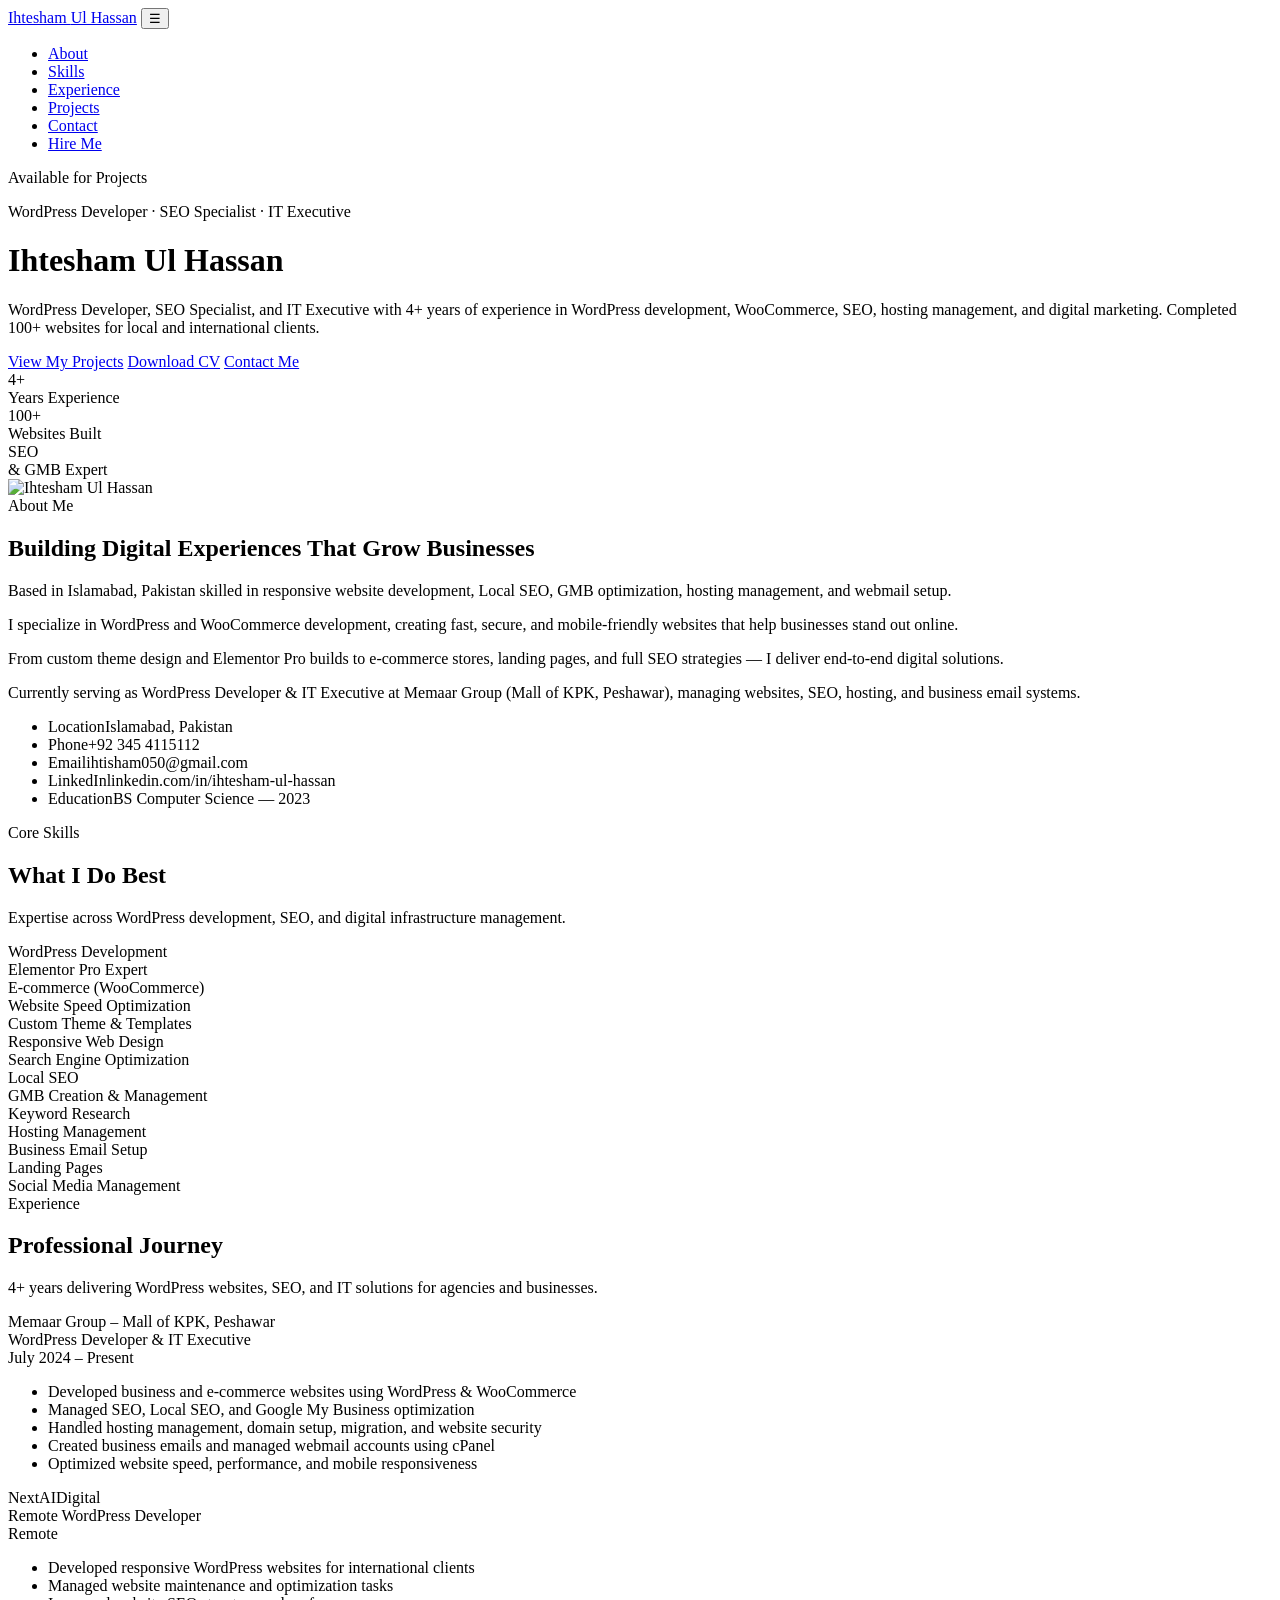
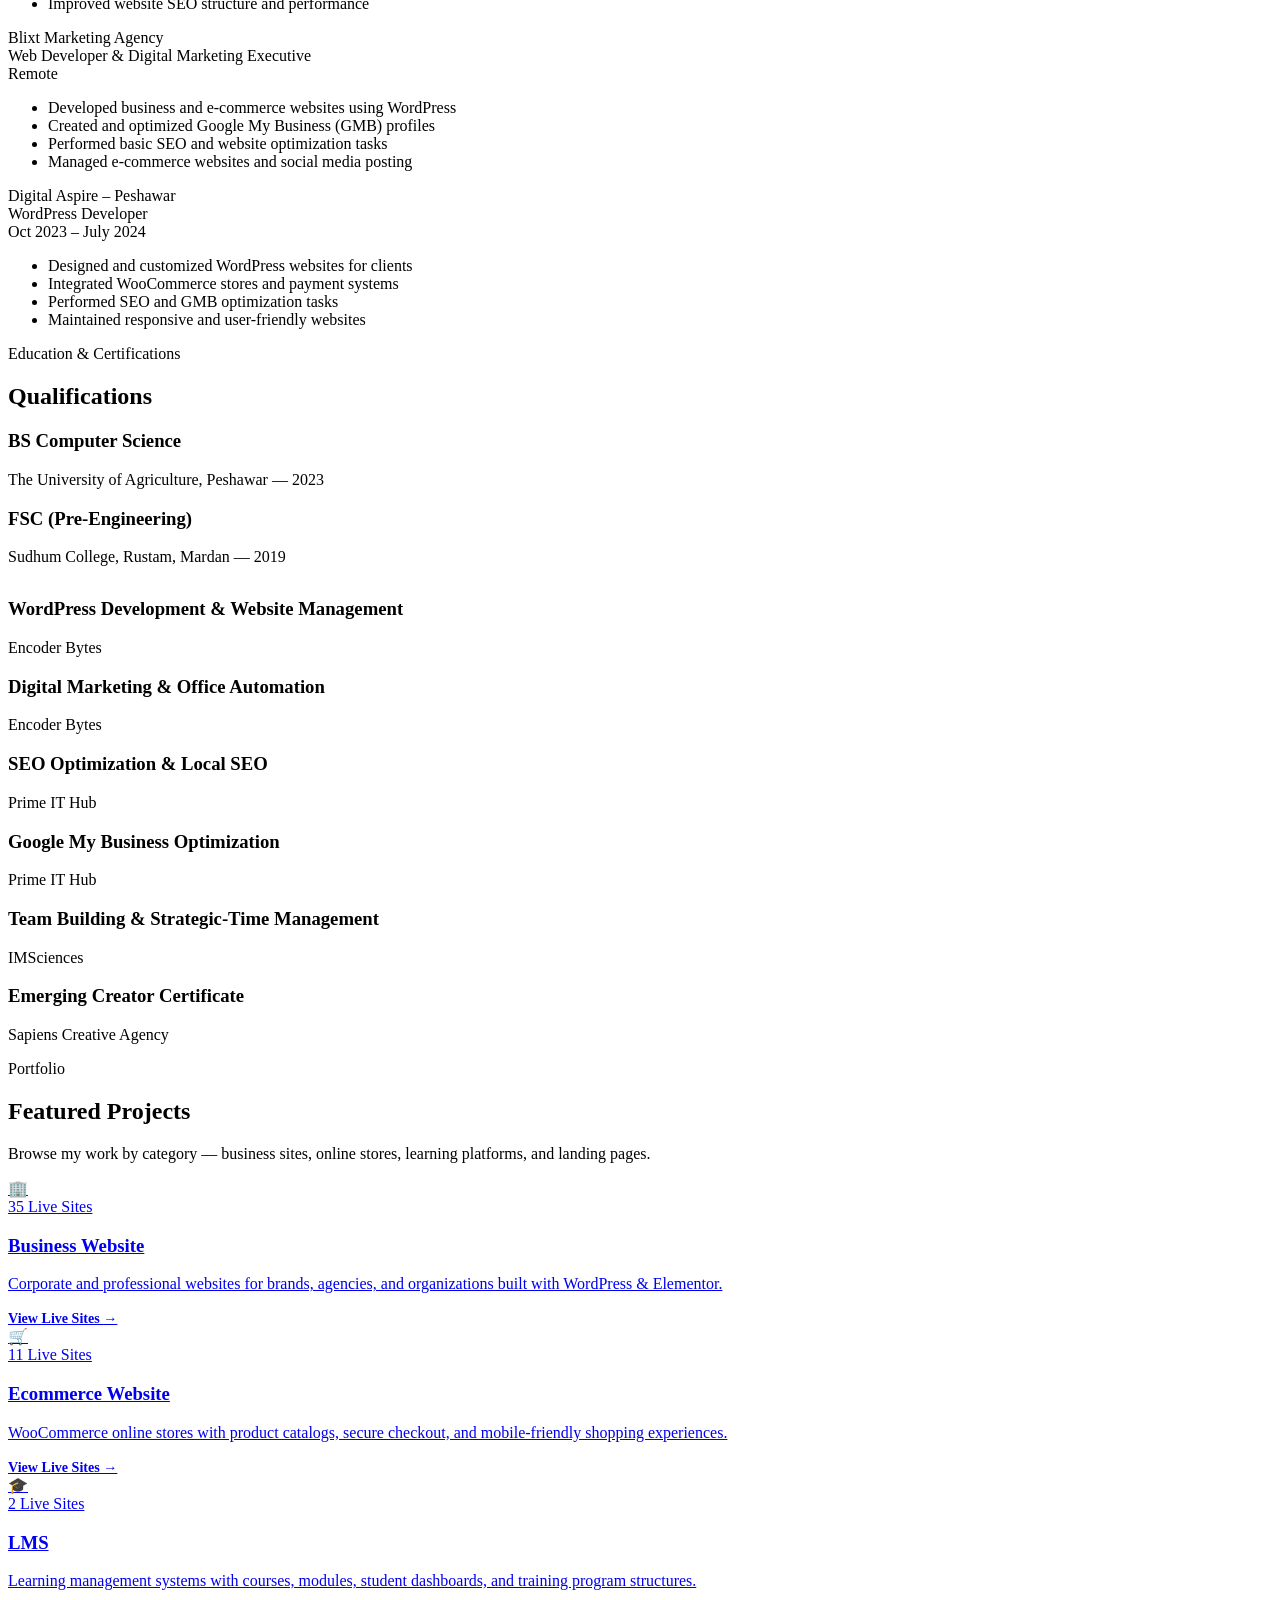
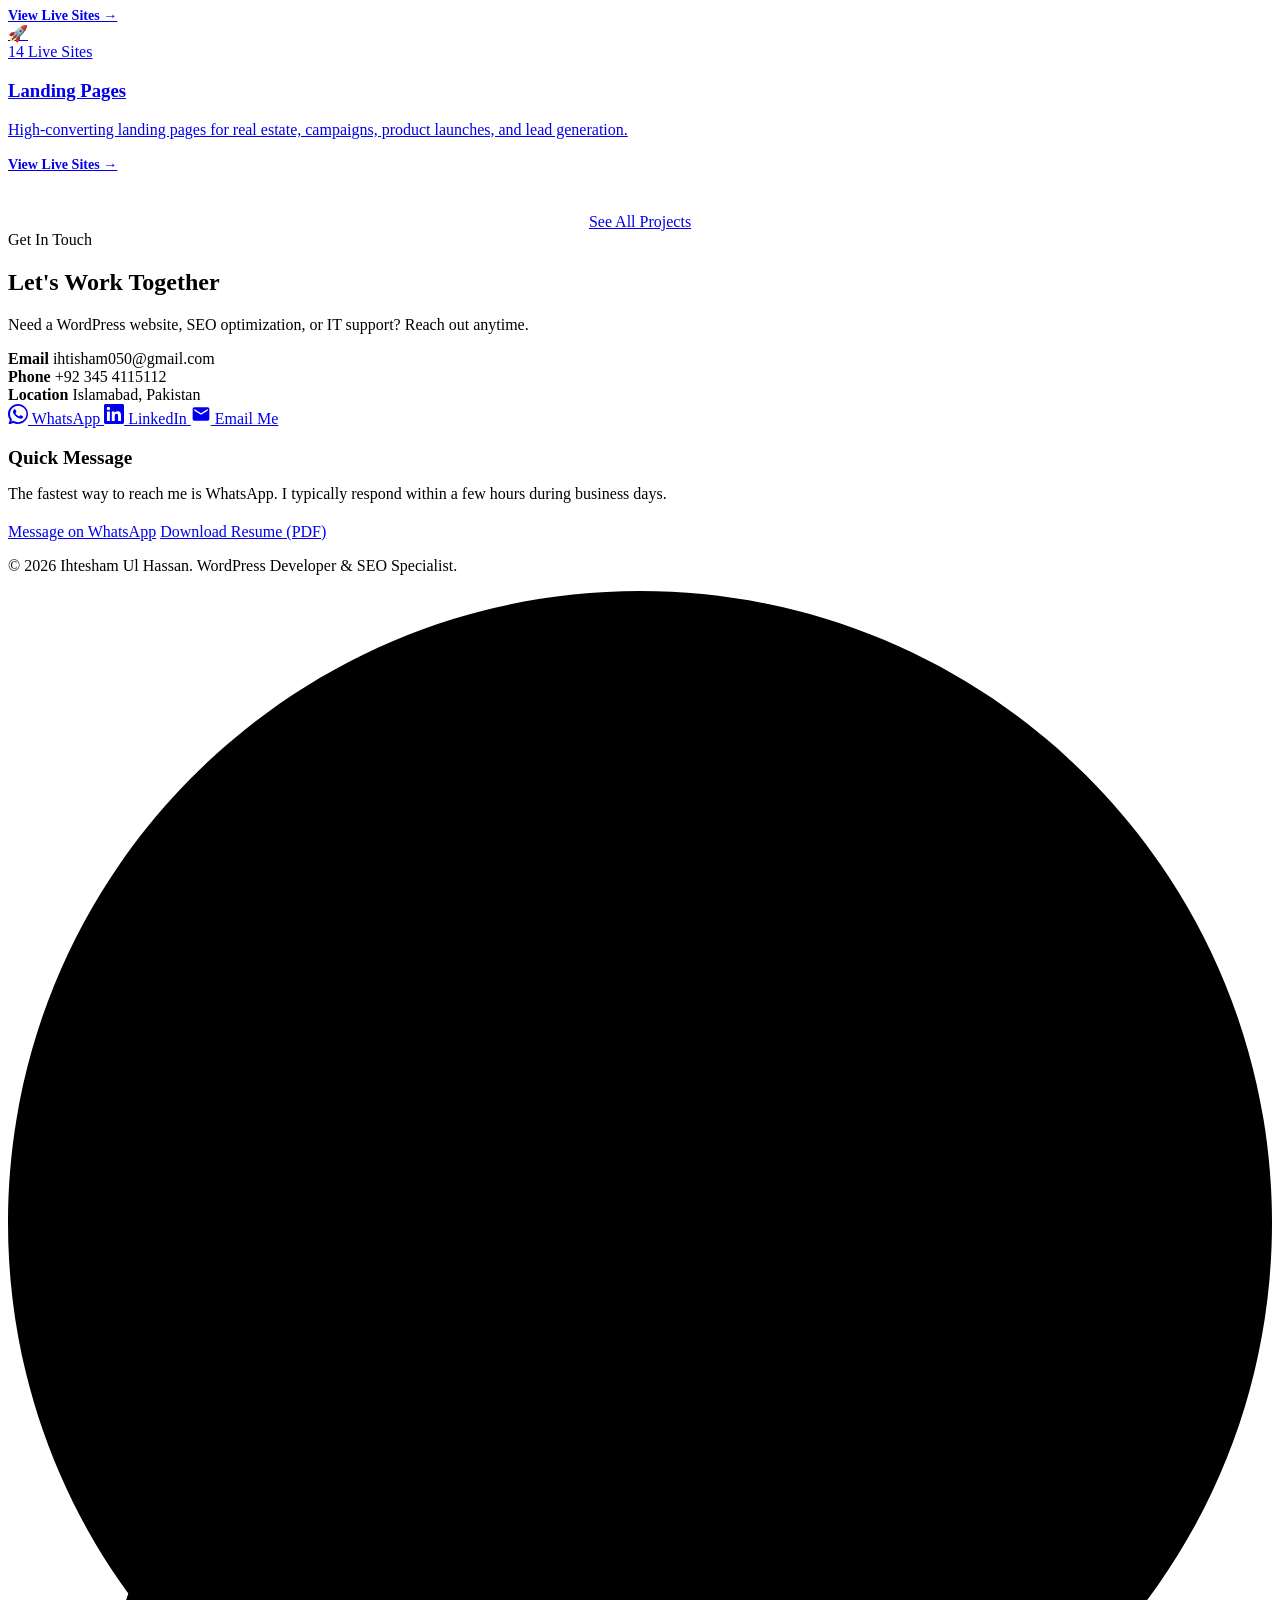
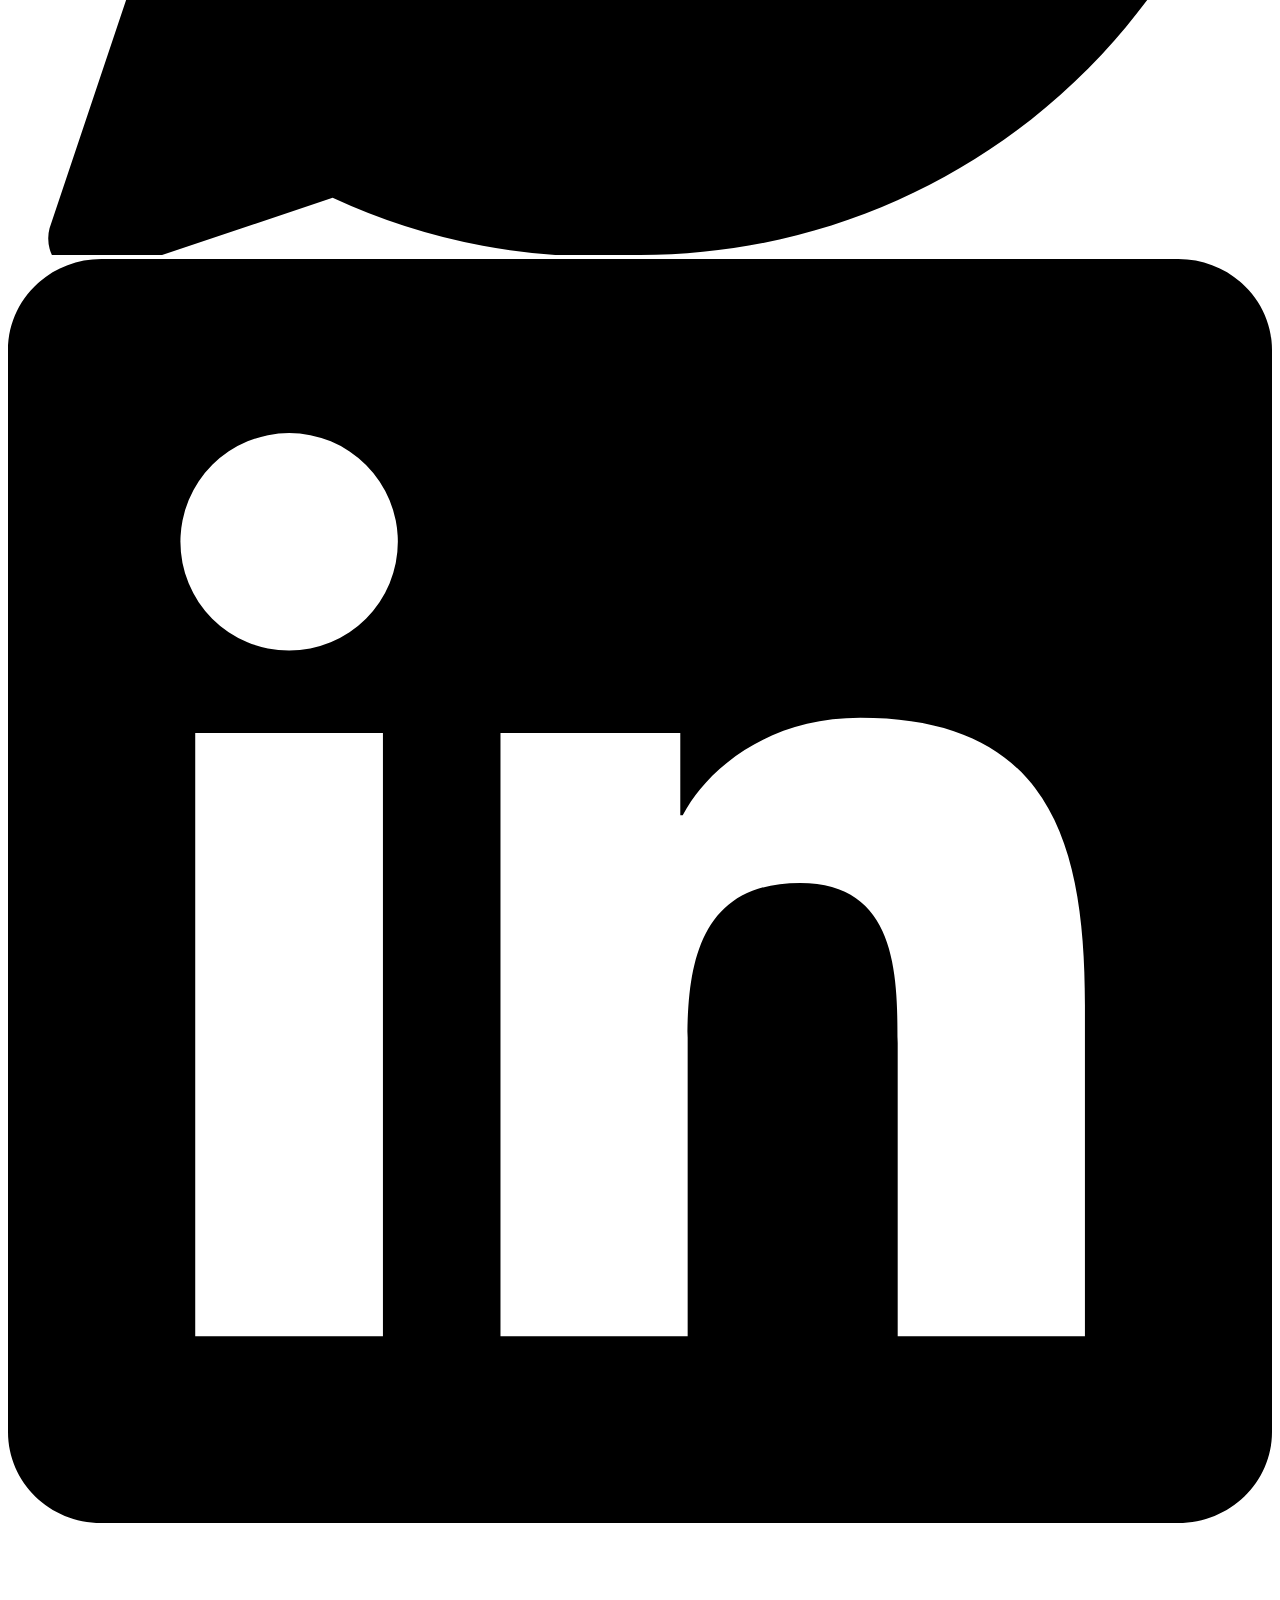
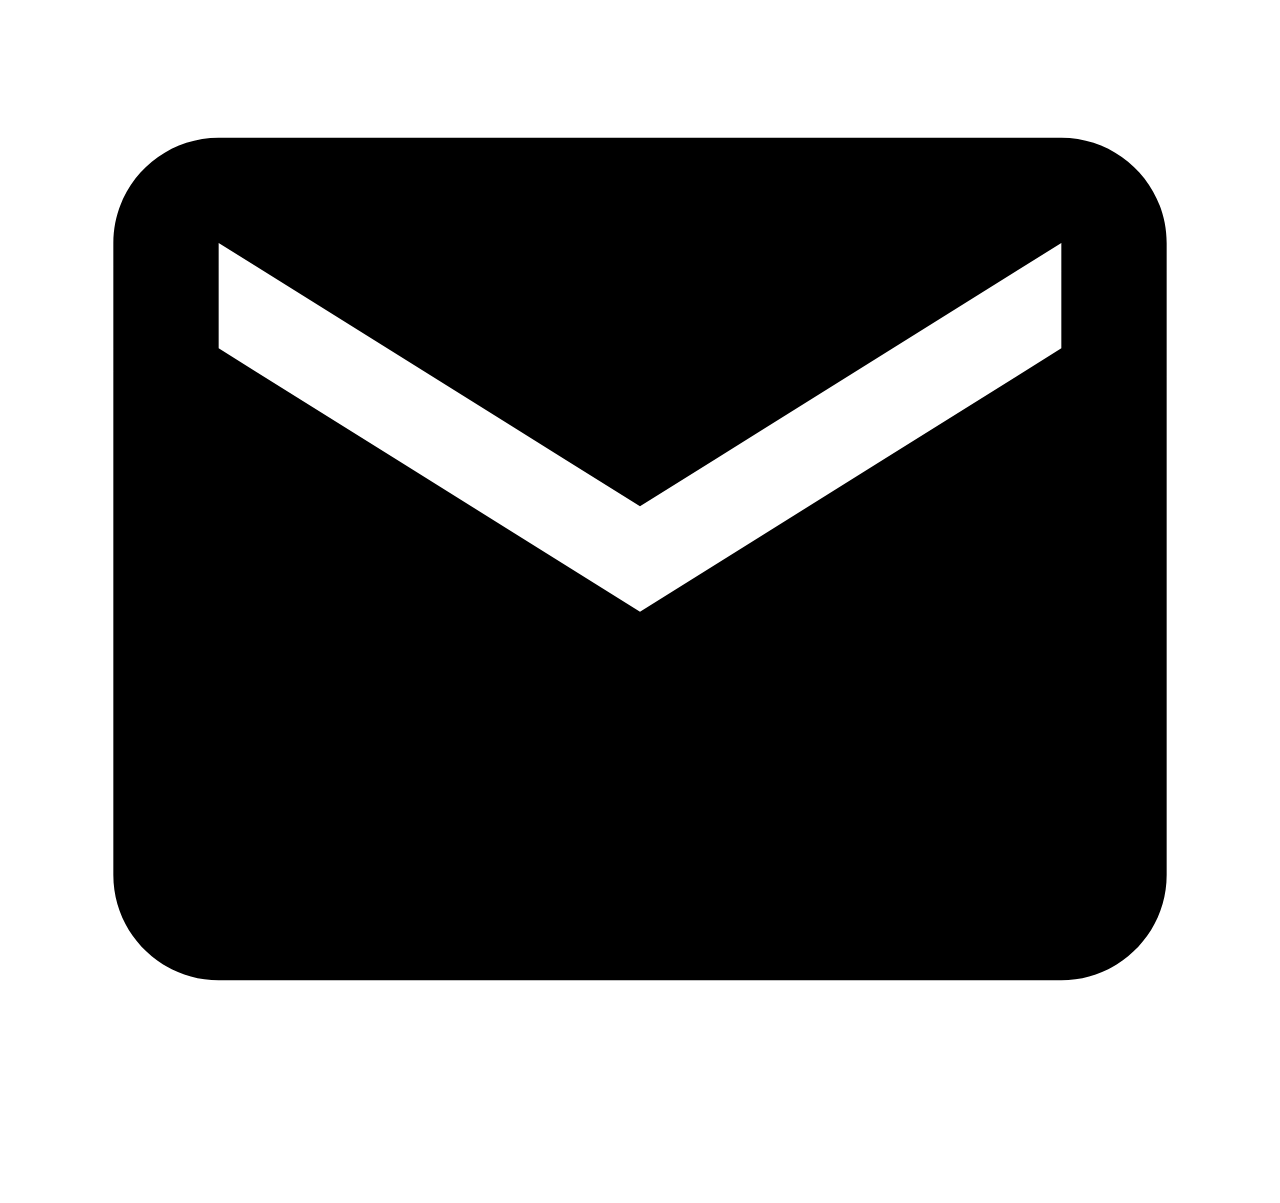
==== index.html @ 06a2653f "Add files via upload" ====
<!DOCTYPE html>
<html lang="en">
<head>
  <meta charset="UTF-8">
  <meta name="viewport" content="width=device-width, initial-scale=1.0">
  <meta name="description" content="Ihtesham Ul Hassan — WordPress Developer, SEO Specialist & IT Executive. 4+ years building responsive websites for local and international clients.">
  <title>Ihtesham Ul Hassan | WordPress Developer & SEO Specialist</title>
  <link rel="preconnect" href="https://fonts.googleapis.com">
  <link rel="preconnect" href="https://fonts.gstatic.com" crossorigin>
  <link href="https://fonts.googleapis.com/css2?family=DM+Sans:ital,opsz,wght@0,9..40,400;0,9..40,500;0,9..40,600;0,9..40,700&family=Playfair+Display:wght@600;700&display=swap" rel="stylesheet">
  <link rel="stylesheet" href="assets/css/style.css">
</head>
<body>

  <nav class="navbar">
    <div class="container">
      <a href="index.html" class="logo">Ihtesham <span>Ul Hassan</span></a>
      <button class="menu-toggle" aria-label="Toggle menu">☰</button>
      <ul class="nav-links">
        <li><a href="#about" class="active">About</a></li>
        <li><a href="#skills">Skills</a></li>
        <li><a href="#experience">Experience</a></li>
        <li><a href="projects.html">Projects</a></li>
        <li><a href="#contact">Contact</a></li>
        <li><a href="#contact" class="nav-cta">Hire Me</a></li>
      </ul>
    </div>
  </nav>

  <header class="hero container">
    <div>
      <div class="hero-badge">Available for Projects</div>
      <p class="hero-subtitle">WordPress Developer · SEO Specialist · IT Executive</p>
      <h1>Ihtesham <span>Ul Hassan</span></h1>
      <p class="hero-text">
        WordPress Developer, SEO Specialist, and IT Executive with 4+ years of experience in WordPress development, WooCommerce, SEO, hosting management, and digital marketing. Completed 100+ websites for local and international clients.
      </p>
      <div class="hero-actions">
        <a href="projects.html" class="btn btn-primary">View My Projects</a>
        <a href="IHTESHAM UL HASSAN 5-26.pdf" download class="btn btn-outline">Download CV</a>
        <a href="#contact" class="btn btn-outline">Contact Me</a>
      </div>
      <div class="hero-stats">
        <div class="stat-card">
          <div class="stat-number">4+</div>
          <div class="stat-label">Years Experience</div>
        </div>
        <div class="stat-card">
          <div class="stat-number">100+</div>
          <div class="stat-label">Websites Built</div>
        </div>
        <div class="stat-card">
          <div class="stat-number">SEO</div>
          <div class="stat-label">& GMB Expert</div>
        </div>
      </div>
    </div>
    <div class="hero-image-wrap">
      <img src="assets/images/profile.jpeg" alt="Ihtesham Ul Hassan" class="profile-photo">
    </div>
  </header>

  <section id="about" class="section">
    <div class="container fade-in">
      <span class="section-label">About Me</span>
      <h2 class="section-title">Building Digital Experiences That Grow Businesses</h2>
      <p class="section-desc">Based in Islamabad, Pakistan  skilled in responsive website development, Local SEO, GMB optimization, hosting management, and webmail setup.</p>
      <div class="about-grid">
        <div class="about-card">
          <p>I specialize in WordPress and WooCommerce development, creating fast, secure, and mobile-friendly websites that help businesses stand out online.</p>
          <p>From custom theme design and Elementor Pro builds to e-commerce stores, landing pages, and full SEO strategies — I deliver end-to-end digital solutions.</p>
          <p>Currently serving as WordPress Developer & IT Executive at Memaar Group (Mall of KPK, Peshawar), managing websites, SEO, hosting, and business email systems.</p>
        </div>
        <div class="info-card">
          <ul class="info-list">
            <li><span>Location</span><span>Islamabad, Pakistan</span></li>
            <li><span>Phone</span><span>+92 345 4115112</span></li>
            <li><span>Email</span><span>ihtisham050@gmail.com</span></li>
            <li><span>LinkedIn</span><span>linkedin.com/in/ihtesham-ul-hassan</span></li>
            <li><span>Education</span><span>BS Computer Science — 2023</span></li>
          </ul>
        </div>
      </div>
    </div>
  </section>

  <section id="skills" class="section" style="background: var(--bg-soft);">
    <div class="container fade-in">
      <span class="section-label">Core Skills</span>
      <h2 class="section-title">What I Do Best</h2>
      <p class="section-desc">Expertise across WordPress development, SEO, and digital infrastructure management.</p>
      <div class="skills-grid">
        <div class="skill-chip">WordPress Development</div>
        <div class="skill-chip">Elementor Pro Expert</div>
        <div class="skill-chip">E-commerce (WooCommerce)</div>
        <div class="skill-chip">Website Speed Optimization</div>
        <div class="skill-chip">Custom Theme & Templates</div>
        <div class="skill-chip">Responsive Web Design</div>
        <div class="skill-chip">Search Engine Optimization</div>
        <div class="skill-chip">Local SEO</div>
        <div class="skill-chip">GMB Creation & Management</div>
        <div class="skill-chip">Keyword Research</div>
        <div class="skill-chip">Hosting Management</div>
        <div class="skill-chip">Business Email Setup</div>
        <div class="skill-chip">Landing Pages</div>
        <div class="skill-chip">Social Media Management</div>
      </div>
    </div>
  </section>

  <section id="experience" class="section">
    <div class="container fade-in">
      <span class="section-label">Experience</span>
      <h2 class="section-title">Professional Journey</h2>
      <p class="section-desc">4+ years delivering WordPress websites, SEO, and IT solutions for agencies and businesses.</p>
      <div class="timeline">
        <article class="timeline-item">
          <div class="timeline-head">
            <div>
              <div class="timeline-company">Memaar Group – Mall of KPK, Peshawar</div>
              <div class="timeline-role">WordPress Developer & IT Executive</div>
            </div>
            <div class="timeline-date">July 2024 – Present</div>
          </div>
          <ul>
            <li>Developed business and e-commerce websites using WordPress & WooCommerce</li>
            <li>Managed SEO, Local SEO, and Google My Business optimization</li>
            <li>Handled hosting management, domain setup, migration, and website security</li>
            <li>Created business emails and managed webmail accounts using cPanel</li>
            <li>Optimized website speed, performance, and mobile responsiveness</li>
          </ul>
        </article>
        <article class="timeline-item">
          <div class="timeline-head">
            <div>
              <div class="timeline-company">NextAIDigital</div>
              <div class="timeline-role">Remote WordPress Developer</div>
            </div>
            <div class="timeline-date">Remote</div>
          </div>
          <ul>
            <li>Developed responsive WordPress websites for international clients</li>
            <li>Managed website maintenance and optimization tasks</li>
            <li>Improved website SEO structure and performance</li>
          </ul>
        </article>
        <article class="timeline-item">
          <div class="timeline-head">
            <div>
              <div class="timeline-company">Blixt Marketing Agency</div>
              <div class="timeline-role">Web Developer & Digital Marketing Executive</div>
            </div>
            <div class="timeline-date">Remote</div>
          </div>
          <ul>
            <li>Developed business and e-commerce websites using WordPress</li>
            <li>Created and optimized Google My Business (GMB) profiles</li>
            <li>Performed basic SEO and website optimization tasks</li>
            <li>Managed e-commerce websites and social media posting</li>
          </ul>
        </article>
        <article class="timeline-item">
          <div class="timeline-head">
            <div>
              <div class="timeline-company">Digital Aspire – Peshawar</div>
              <div class="timeline-role">WordPress Developer</div>
            </div>
            <div class="timeline-date">Oct 2023 – July 2024</div>
          </div>
          <ul>
            <li>Designed and customized WordPress websites for clients</li>
            <li>Integrated WooCommerce stores and payment systems</li>
            <li>Performed SEO and GMB optimization tasks</li>
            <li>Maintained responsive and user-friendly websites</li>
          </ul>
        </article>
      </div>
    </div>
  </section>

  <section id="education" class="section" style="background: var(--bg-soft);">
    <div class="container fade-in">
      <span class="section-label">Education & Certifications</span>
      <h2 class="section-title">Qualifications</h2>
      <div class="cards-grid" style="margin-bottom: 32px;">
        <div class="card">
          <h3>BS Computer Science</h3>
          <p>The University of Agriculture, Peshawar — 2023</p>
        </div>
        <div class="card">
          <h3>FSC (Pre-Engineering)</h3>
          <p>Sudhum College, Rustam, Mardan — 2019</p>
        </div>
      </div>
      <div class="cards-grid">
        <div class="card">
          <h3>WordPress Development & Website Management</h3>
          <p>Encoder Bytes</p>
        </div>
        <div class="card">
          <h3>Digital Marketing & Office Automation</h3>
          <p>Encoder Bytes</p>
        </div>
        <div class="card">
          <h3>SEO Optimization & Local SEO</h3>
          <p>Prime IT Hub</p>
        </div>
        <div class="card">
          <h3>Google My Business Optimization</h3>
          <p>Prime IT Hub</p>
        </div>
        <div class="card">
          <h3>Team Building & Strategic-Time Management</h3>
          <p>IMSciences</p>
        </div>
        <div class="card">
          <h3>Emerging Creator Certificate</h3>
          <p>Sapiens Creative Agency</p>
        </div>
      </div>
    </div>
  </section>

  <section id="projects" class="section">
    <div class="container fade-in">
      <span class="section-label">Portfolio</span>
      <h2 class="section-title">Featured Projects</h2>
      <p class="section-desc">Browse my work by category — business sites, online stores, learning platforms, and landing pages.</p>

      <div class="project-categories">
        <a href="projects.html#business-websites" class="category-card">
          <div class="category-icon">🏢</div>
          <span class="category-count" data-business-count>35 Live Sites</span>
          <h3>Business Website</h3>
          <p>Corporate and professional websites for brands, agencies, and organizations built with WordPress & Elementor.</p>
          <span class="link-action" style="color: var(--accent); font-weight: 600; font-size: 0.88rem;">View Live Sites →</span>
        </a>

        <a href="projects.html#ecommerce-websites" class="category-card">
          <div class="category-icon">🛒</div>
          <span class="category-count" data-ecommerce-count>11 Live Sites</span>
          <h3>Ecommerce Website</h3>
          <p>WooCommerce online stores with product catalogs, secure checkout, and mobile-friendly shopping experiences.</p>
          <span class="link-action" style="color: var(--accent); font-weight: 600; font-size: 0.88rem;">View Live Sites →</span>
        </a>

        <a href="projects.html#lms" class="category-card">
          <div class="category-icon">🎓</div>
          <span class="category-count" data-lms-count>2 Live Sites</span>
          <h3>LMS</h3>
          <p>Learning management systems with courses, modules, student dashboards, and training program structures.</p>
          <span class="link-action" style="color: var(--accent); font-weight: 600; font-size: 0.88rem;">View Live Sites →</span>
        </a>

        <a href="projects.html#landing-pages" class="category-card">
          <div class="category-icon">🚀</div>
          <span class="category-count" data-landing-count>14 Live Sites</span>
          <h3>Landing Pages</h3>
          <p>High-converting landing pages for real estate, campaigns, product launches, and lead generation.</p>
          <span class="link-action" style="color: var(--accent); font-weight: 600; font-size: 0.88rem;">View Live Sites →</span>
        </a>
      </div>

      <div style="text-align: center; margin-top: 40px;">
        <a href="projects.html" class="btn btn-primary">See All Projects</a>
      </div>
    </div>
  </section>

  <section id="contact" class="section contact-section">
    <div class="container fade-in">
      <span class="section-label">Get In Touch</span>
      <h2 class="section-title">Let's Work Together</h2>
      <p class="section-desc">Need a WordPress website, SEO optimization, or IT support? Reach out anytime.</p>
      <div class="contact-grid">
        <div class="contact-card">
          <div class="contact-detail"><strong>Email</strong> ihtisham050@gmail.com</div>
          <div class="contact-detail"><strong>Phone</strong> +92 345 4115112</div>
          <div class="contact-detail"><strong>Location</strong> Islamabad, Pakistan</div>
          <div class="contact-buttons">
            <a href="https://wa.me/923454115112?text=Hi%20Ihtesham%2C%20I%20saw%20your%20portfolio%20and%20would%20like%20to%20connect!" target="_blank" rel="noopener" class="social-btn social-wa">
              <svg width="20" height="20" viewBox="0 0 24 24" fill="currentColor"><path d="M17.472 14.382c-.297-.149-1.758-.867-2.03-.967-.273-.099-.471-.148-.67.15-.197.297-.767.966-.94 1.164-.173.199-.347.223-.644.075-.297-.15-1.255-.463-2.39-1.475-.883-.788-1.48-1.761-1.653-2.059-.173-.297-.018-.458.13-.606.134-.133.298-.347.446-.52.149-.174.198-.298.298-.497.099-.198.05-.371-.025-.52-.075-.149-.669-1.612-.916-2.207-.242-.579-.487-.5-.669-.51-.173-.008-.371-.01-.57-.01-.198 0-.52.074-.792.372-.272.297-1.04 1.016-1.04 2.479 0 1.462 1.065 2.875 1.213 3.074.149.198 2.096 3.2 5.077 4.487.709.306 1.262.489 1.694.625.712.227 1.36.195 1.871.118.571-.085 1.758-.719 2.006-1.413.248-.694.248-1.289.173-1.413-.074-.124-.272-.198-.57-.347z"/><path d="M12 0C5.373 0 0 5.373 0 12c0 2.625.846 5.059 2.284 7.034L.789 23.492a.75.75 0 0 0 .917.917l4.458-1.495A11.945 11.945 0 0 0 12 24c6.627 0 12-5.373 12-12S18.627 0 12 0zm0 21.818a9.818 9.818 0 0 1-5.012-1.378l-.358-.213-2.642.886.886-2.575-.233-.375A9.818 9.818 0 1 1 12 21.818z"/></svg>
              WhatsApp
            </a>
            <a href="https://www.linkedin.com/in/ihtesham-ul-hassan" target="_blank" rel="noopener" class="social-btn social-li">
              <svg width="20" height="20" viewBox="0 0 24 24" fill="currentColor"><path d="M20.447 20.452h-3.554v-5.569c0-1.328-.027-3.037-1.852-3.037-1.853 0-2.136 1.445-2.136 2.939v5.667H9.351V9h3.414v1.561h.046c.477-.9 1.637-1.85 3.37-1.85 3.601 0 4.267 2.37 4.267 5.455v6.286zM5.337 7.433a2.062 2.062 0 0 1-2.063-2.065 2.064 2.064 0 1 1 2.063 2.065zm1.782 13.019H3.555V9h3.564v11.452zM22.225 0H1.771C.792 0 0 .774 0 1.729v20.542C0 23.227.792 24 1.771 24h20.451C23.2 24 24 23.227 24 22.271V1.729C24 .774 23.2 0 22.222 0h.003z"/></svg>
              LinkedIn
            </a>
            <a href="mailto:ihtisham050@gmail.com?subject=Project%20Inquiry%20from%20Portfolio" class="social-btn social-email">
              <svg width="20" height="20" viewBox="0 0 24 24" fill="currentColor"><path d="M20 4H4c-1.1 0-2 .9-2 2v12c0 1.1.9 2 2 2h16c1.1 0 2-.9 2-2V6c0-1.1-.9-2-2-2zm0 4l-8 5-8-5V6l8 5 8-5v2z"/></svg>
              Email Me
            </a>
          </div>
        </div>
        <div class="contact-card">
          <h3 style="margin-bottom: 12px; font-size: 1.2rem;">Quick Message</h3>
          <p style="color: var(--muted); margin-bottom: 20px;">The fastest way to reach me is WhatsApp. I typically respond within a few hours during business days.</p>
          <a href="https://wa.me/923454115112?text=Hi%20Ihtesham%2C%20I%20want%20to%20discuss%20a%20project!" target="_blank" rel="noopener" class="btn btn-primary" style="width: 100%;">Message on WhatsApp</a>
          <a href="IHTESHAM UL HASSAN 5-26.pdf" download class="btn btn-outline" style="width: 100%; margin-top: 12px;">Download Resume (PDF)</a>
        </div>
      </div>
    </div>
  </section>

  <footer>
    <div class="container">
      <p>&copy; 2026 Ihtesham Ul Hassan. WordPress Developer & SEO Specialist.</p>
    </div>
  </footer>

  <div class="floating-contact" aria-label="Quick contact">
    <a href="https://wa.me/923454115112?text=Hi%20Ihtesham!" target="_blank" rel="noopener" class="float-btn float-wa" title="WhatsApp">
      <svg viewBox="0 0 24 24"><path d="M17.472 14.382c-.297-.149-1.758-.867-2.03-.967-.273-.099-.471-.148-.67.15-.197.297-.767.966-.94 1.164-.173.199-.347.223-.644.075-.297-.15-1.255-.463-2.39-1.475-.883-.788-1.48-1.761-1.653-2.059-.173-.297-.018-.458.13-.606.134-.133.298-.347.446-.52.149-.174.198-.298.298-.497.099-.198.05-.371-.025-.52-.075-.149-.669-1.612-.916-2.207-.242-.579-.487-.5-.669-.51-.173-.008-.371-.01-.57-.01-.198 0-.52.074-.792.372-.272.297-1.04 1.016-1.04 2.479 0 1.462 1.065 2.875 1.213 3.074.149.198 2.096 3.2 5.077 4.487.709.306 1.262.489 1.694.625.712.227 1.36.195 1.871.118.571-.085 1.758-.719 2.006-1.413.248-.694.248-1.289.173-1.413-.074-.124-.272-.198-.57-.347z"/><path d="M12 0C5.373 0 0 5.373 0 12c0 2.625.846 5.059 2.284 7.034L.789 23.492a.75.75 0 0 0 .917.917l4.458-1.495A11.945 11.945 0 0 0 12 24c6.627 0 12-5.373 12-12S18.627 0 12 0z"/></svg>
    </a>
    <a href="https://www.linkedin.com/in/ihtesham-ul-hassan" target="_blank" rel="noopener" class="float-btn float-li" title="LinkedIn">
      <svg viewBox="0 0 24 24"><path d="M20.447 20.452h-3.554v-5.569c0-1.328-.027-3.037-1.852-3.037-1.853 0-2.136 1.445-2.136 2.939v5.667H9.351V9h3.414v1.561h.046c.477-.9 1.637-1.85 3.37-1.85 3.601 0 4.267 2.37 4.267 5.455v6.286zM5.337 7.433a2.062 2.062 0 0 1-2.063-2.065 2.064 2.064 0 1 1 2.063 2.065zm1.782 13.019H3.555V9h3.564v11.452zM22.225 0H1.771C.792 0 0 .774 0 1.729v20.542C0 23.227.792 24 1.771 24h20.451C23.2 24 24 23.227 24 22.271V1.729C24 .774 23.2 0 22.222 0h.003z"/></svg>
    </a>
    <a href="mailto:ihtisham050@gmail.com" class="float-btn float-email" title="Email">
      <svg viewBox="0 0 24 24"><path d="M20 4H4c-1.1 0-2 .9-2 2v12c0 1.1.9 2 2 2h16c1.1 0 2-.9 2-2V6c0-1.1-.9-2-2-2zm0 4l-8 5-8-5V6l8 5 8-5v2z"/></svg>
    </a>
  </div>

  <script src="assets/js/main.js"></script>
  <script src="assets/js/projects-data.js"></script>
</body>
</html>
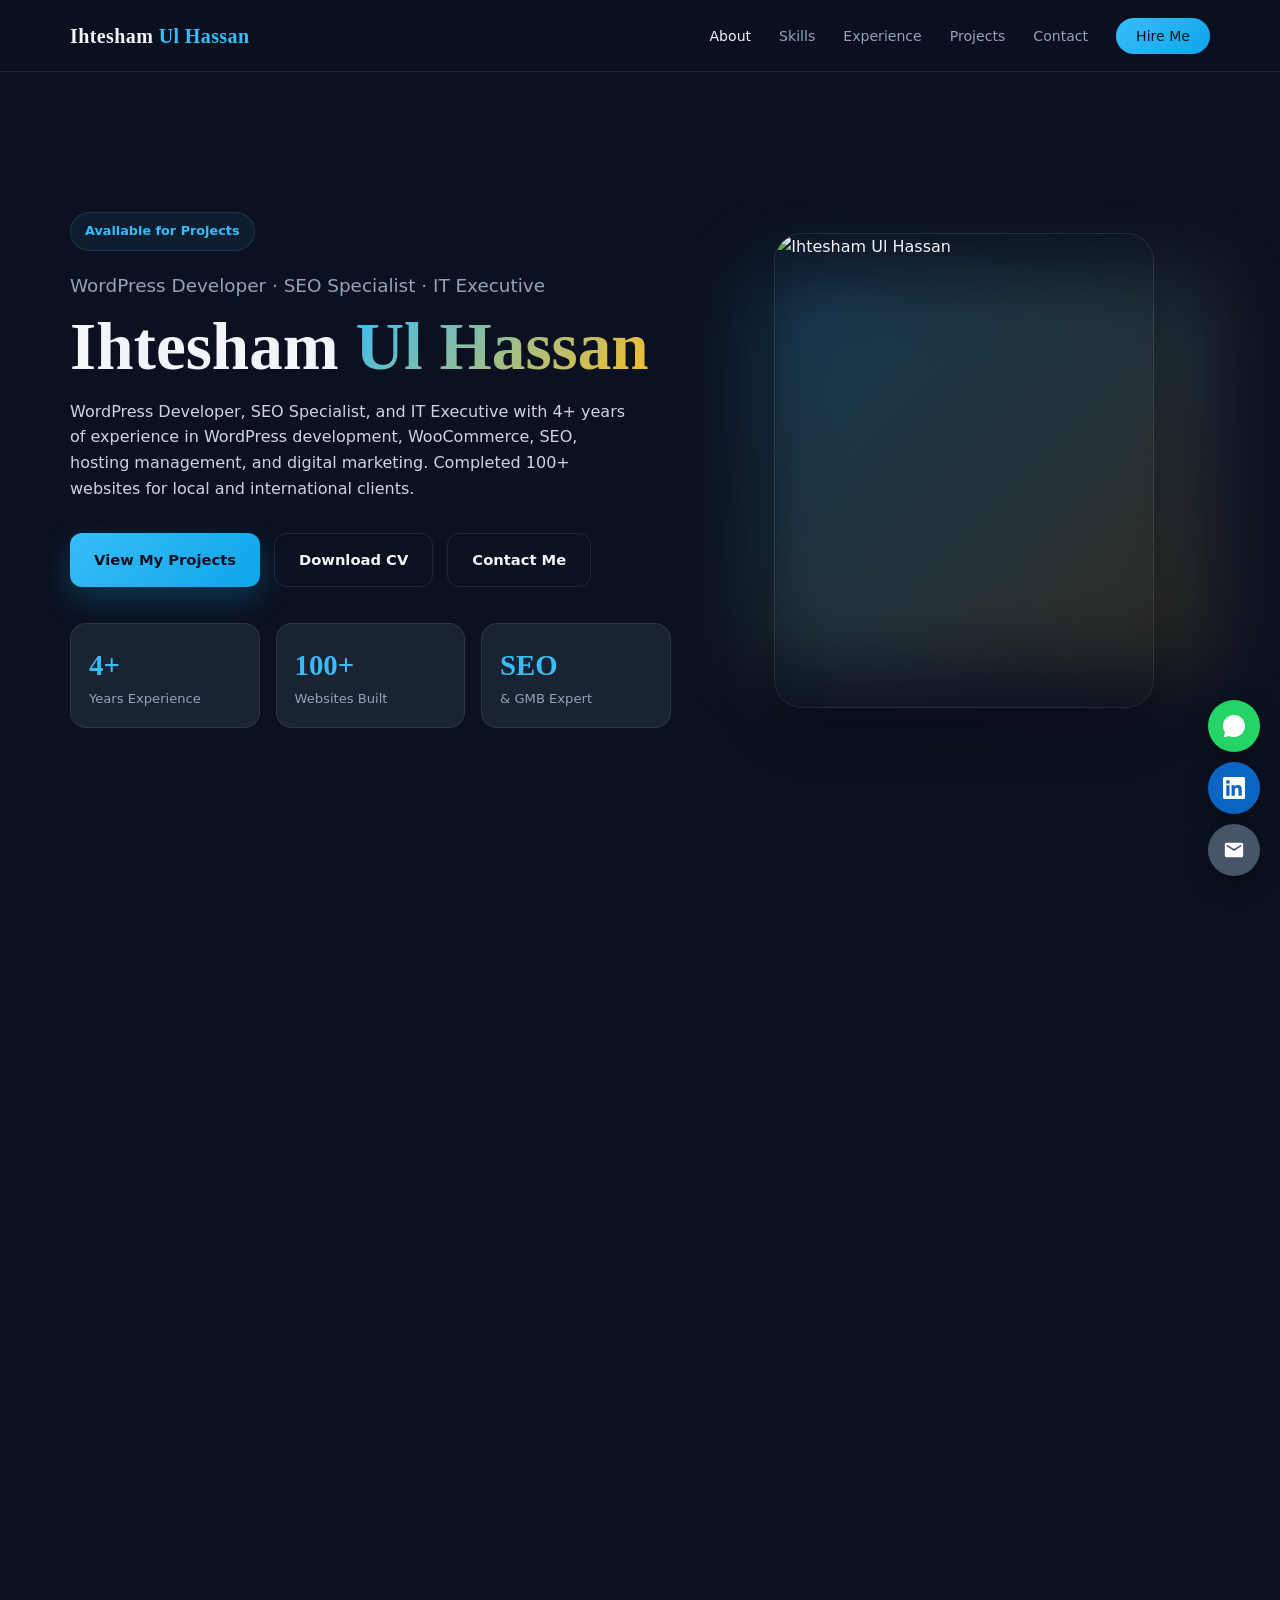
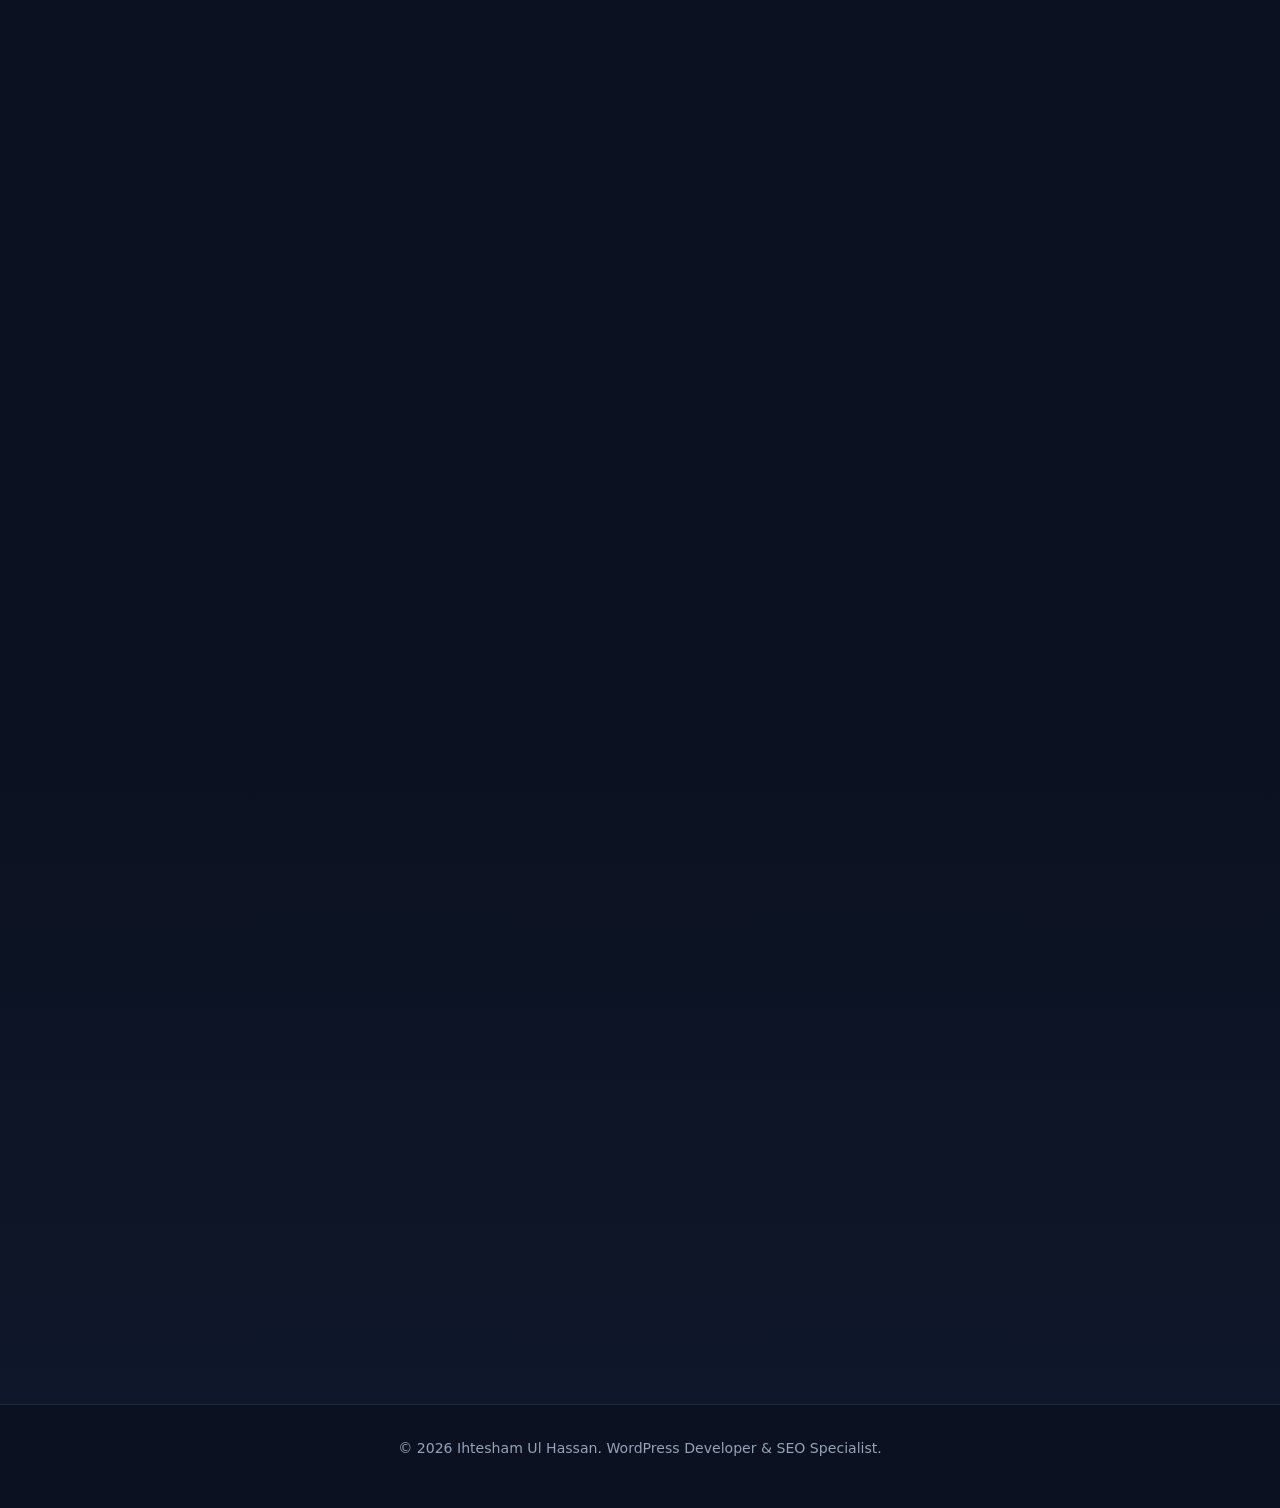
==== commit 00fcc616: "Update index.html change the css file location" ====
--- a/index.html
+++ b/index.html
@@ -8,7 +8,7 @@
   <link rel="preconnect" href="https://fonts.googleapis.com">
   <link rel="preconnect" href="https://fonts.gstatic.com" crossorigin>
   <link href="https://fonts.googleapis.com/css2?family=DM+Sans:ital,opsz,wght@0,9..40,400;0,9..40,500;0,9..40,600;0,9..40,700&family=Playfair+Display:wght@600;700&display=swap" rel="stylesheet">
-  <link rel="stylesheet" href="assets/css/style.css">
+  <link rel="stylesheet" href="style.css">
 </head>
 <body>
 
--- a/style.css
+++ b/style.css
@@ -0,0 +1,952 @@
+:root {
+  --bg: #0b1120;
+  --bg-soft: #111827;
+  --surface: #1a2332;
+  --surface-hover: #243044;
+  --text: #f1f5f9;
+  --muted: #94a3b8;
+  --accent: #38bdf8;
+  --accent-2: #0ea5e9;
+  --gold: #fbbf24;
+  --border: rgba(148, 163, 184, 0.15);
+  --shadow: 0 20px 50px rgba(0, 0, 0, 0.35);
+  --radius: 16px;
+  --nav-h: 72px;
+}
+
+* {
+  margin: 0;
+  padding: 0;
+  box-sizing: border-box;
+}
+
+html {
+  scroll-behavior: smooth;
+}
+
+body {
+  font-family: "DM Sans", system-ui, sans-serif;
+  background: var(--bg);
+  color: var(--text);
+  line-height: 1.6;
+  overflow-x: hidden;
+}
+
+img {
+  max-width: 100%;
+  display: block;
+}
+
+a {
+  color: inherit;
+  text-decoration: none;
+}
+
+.container {
+  width: min(1140px, calc(100% - 40px));
+  margin: 0 auto;
+}
+
+.section {
+  padding: 96px 0;
+}
+
+.section-label {
+  display: inline-block;
+  font-size: 0.75rem;
+  letter-spacing: 0.18em;
+  text-transform: uppercase;
+  color: var(--accent);
+  font-weight: 600;
+  margin-bottom: 12px;
+}
+
+.section-title {
+  font-family: "Playfair Display", Georgia, serif;
+  font-size: clamp(2rem, 4vw, 2.8rem);
+  font-weight: 700;
+  line-height: 1.15;
+  margin-bottom: 16px;
+}
+
+.section-desc {
+  color: var(--muted);
+  max-width: 620px;
+  margin-bottom: 48px;
+}
+
+/* NAV */
+.navbar {
+  position: fixed;
+  inset: 0 0 auto;
+  height: var(--nav-h);
+  z-index: 1000;
+  background: rgba(11, 17, 32, 0.88);
+  backdrop-filter: blur(14px);
+  border-bottom: 1px solid var(--border);
+}
+
+.navbar .container {
+  height: 100%;
+  display: flex;
+  align-items: center;
+  justify-content: space-between;
+  gap: 24px;
+}
+
+.logo {
+  font-family: "Playfair Display", Georgia, serif;
+  font-size: 1.25rem;
+  font-weight: 700;
+  letter-spacing: 0.02em;
+}
+
+.logo span {
+  color: var(--accent);
+}
+
+.nav-links {
+  display: flex;
+  align-items: center;
+  gap: 28px;
+  list-style: none;
+}
+
+.nav-links a {
+  font-size: 0.88rem;
+  color: var(--muted);
+  font-weight: 500;
+  transition: color 0.25s;
+}
+
+.nav-links a:hover,
+.nav-links a.active {
+  color: var(--text);
+}
+
+.nav-cta {
+  padding: 10px 20px;
+  border-radius: 999px;
+  background: linear-gradient(135deg, var(--accent), var(--accent-2));
+  color: #0b1120 !important;
+  font-weight: 600;
+}
+
+.menu-toggle {
+  display: none;
+  background: none;
+  border: none;
+  color: var(--text);
+  font-size: 1.5rem;
+  cursor: pointer;
+}
+
+/* HERO */
+.hero {
+  min-height: 100vh;
+  display: grid;
+  grid-template-columns: 1.1fr 0.9fr;
+  align-items: center;
+  gap: 48px;
+  padding: calc(var(--nav-h) + 48px) 0 80px;
+}
+
+.hero-badge {
+  display: inline-flex;
+  align-items: center;
+  gap: 8px;
+  padding: 8px 14px;
+  border-radius: 999px;
+  border: 1px solid var(--border);
+  background: rgba(56, 189, 248, 0.08);
+  color: var(--accent);
+  font-size: 0.8rem;
+  font-weight: 600;
+  margin-bottom: 20px;
+}
+
+.hero h1 {
+  font-family: "Playfair Display", Georgia, serif;
+  font-size: clamp(2.6rem, 6vw, 4.2rem);
+  line-height: 1.05;
+  margin-bottom: 16px;
+}
+
+.hero h1 span {
+  background: linear-gradient(135deg, var(--accent), var(--gold));
+  -webkit-background-clip: text;
+  background-clip: text;
+  color: transparent;
+}
+
+.hero-subtitle {
+  font-size: 1.15rem;
+  color: var(--muted);
+  margin-bottom: 12px;
+}
+
+.hero-text {
+  color: #cbd5e1;
+  max-width: 560px;
+  margin-bottom: 32px;
+}
+
+.hero-actions {
+  display: flex;
+  flex-wrap: wrap;
+  gap: 14px;
+  margin-bottom: 36px;
+}
+
+.btn {
+  display: inline-flex;
+  align-items: center;
+  justify-content: center;
+  gap: 8px;
+  padding: 14px 24px;
+  border-radius: 12px;
+  font-size: 0.92rem;
+  font-weight: 600;
+  transition: transform 0.25s, box-shadow 0.25s, background 0.25s;
+  border: none;
+  cursor: pointer;
+}
+
+.btn:hover {
+  transform: translateY(-2px);
+}
+
+.btn-primary {
+  background: linear-gradient(135deg, var(--accent), var(--accent-2));
+  color: #0b1120;
+  box-shadow: 0 12px 30px rgba(14, 165, 233, 0.25);
+}
+
+.btn-outline {
+  background: transparent;
+  border: 1px solid var(--border);
+  color: var(--text);
+}
+
+.btn-outline:hover {
+  border-color: var(--accent);
+  color: var(--accent);
+}
+
+.hero-stats {
+  display: grid;
+  grid-template-columns: repeat(3, 1fr);
+  gap: 16px;
+}
+
+.stat-card {
+  padding: 18px;
+  border-radius: var(--radius);
+  background: var(--surface);
+  border: 1px solid var(--border);
+}
+
+.stat-number {
+  font-family: "Playfair Display", Georgia, serif;
+  font-size: 1.8rem;
+  font-weight: 700;
+  color: var(--accent);
+}
+
+.stat-label {
+  font-size: 0.82rem;
+  color: var(--muted);
+}
+
+.hero-image-wrap {
+  position: relative;
+  display: flex;
+  justify-content: center;
+}
+
+.hero-image-wrap::before {
+  content: "";
+  position: absolute;
+  inset: 8% 0 8% 8%;
+  border-radius: 28px;
+  background: linear-gradient(135deg, rgba(56, 189, 248, 0.25), rgba(251, 191, 36, 0.15));
+  filter: blur(40px);
+}
+
+.profile-photo {
+  position: relative;
+  width: min(100%, 380px);
+  aspect-ratio: 4/5;
+  object-fit: cover;
+  object-position: top center;
+  border-radius: 28px;
+  border: 1px solid var(--border);
+  box-shadow: var(--shadow);
+}
+
+/* ABOUT */
+.about-grid {
+  display: grid;
+  grid-template-columns: 1fr 1fr;
+  gap: 32px;
+}
+
+.about-card,
+.info-card {
+  padding: 28px;
+  border-radius: var(--radius);
+  background: var(--surface);
+  border: 1px solid var(--border);
+}
+
+.about-card p {
+  color: #cbd5e1;
+  margin-bottom: 14px;
+}
+
+.info-list {
+  list-style: none;
+  display: grid;
+  gap: 14px;
+}
+
+.info-list li {
+  display: flex;
+  justify-content: space-between;
+  gap: 16px;
+  padding-bottom: 14px;
+  border-bottom: 1px solid var(--border);
+  font-size: 0.95rem;
+}
+
+.info-list span:first-child {
+  color: var(--muted);
+}
+
+/* SKILLS */
+.skills-grid {
+  display: grid;
+  grid-template-columns: repeat(auto-fit, minmax(180px, 1fr));
+  gap: 14px;
+}
+
+.skill-chip {
+  padding: 14px 18px;
+  border-radius: 12px;
+  background: var(--surface);
+  border: 1px solid var(--border);
+  font-size: 0.92rem;
+  font-weight: 500;
+  transition: border-color 0.25s, transform 0.25s;
+}
+
+.skill-chip:hover {
+  border-color: var(--accent);
+  transform: translateY(-2px);
+}
+
+/* TIMELINE */
+.timeline {
+  display: grid;
+  gap: 20px;
+}
+
+.timeline-item {
+  padding: 24px 28px;
+  border-radius: var(--radius);
+  background: var(--surface);
+  border: 1px solid var(--border);
+  border-left: 3px solid var(--accent);
+}
+
+.timeline-head {
+  display: flex;
+  flex-wrap: wrap;
+  justify-content: space-between;
+  gap: 8px 16px;
+  margin-bottom: 8px;
+}
+
+.timeline-role {
+  font-size: 1.1rem;
+  font-weight: 700;
+}
+
+.timeline-company {
+  color: var(--accent);
+  font-weight: 600;
+}
+
+.timeline-date {
+  color: var(--muted);
+  font-size: 0.88rem;
+}
+
+.timeline-item ul {
+  margin-top: 12px;
+  padding-left: 18px;
+  color: #cbd5e1;
+}
+
+.timeline-item li {
+  margin-bottom: 6px;
+}
+
+/* EDUCATION & CERTS */
+.cards-grid {
+  display: grid;
+  grid-template-columns: repeat(auto-fit, minmax(260px, 1fr));
+  gap: 18px;
+}
+
+.card {
+  padding: 22px;
+  border-radius: var(--radius);
+  background: var(--surface);
+  border: 1px solid var(--border);
+}
+
+.card h3 {
+  font-size: 1rem;
+  margin-bottom: 8px;
+}
+
+.card p {
+  color: var(--muted);
+  font-size: 0.92rem;
+}
+
+/* PROJECTS PREVIEW / PAGE */
+.projects-grid {
+  display: grid;
+  grid-template-columns: repeat(auto-fit, minmax(300px, 1fr));
+  gap: 24px;
+}
+
+.project-card {
+  border-radius: var(--radius);
+  overflow: hidden;
+  background: var(--surface);
+  border: 1px solid var(--border);
+  transition: transform 0.3s, box-shadow 0.3s;
+}
+
+.project-card:hover {
+  transform: translateY(-6px);
+  box-shadow: var(--shadow);
+}
+
+.project-thumb {
+  position: relative;
+  height: 220px;
+  overflow: hidden;
+}
+
+.project-thumb img {
+  width: 100%;
+  height: 100%;
+  object-fit: cover;
+  transition: transform 0.4s;
+}
+
+.project-card:hover .project-thumb img {
+  transform: scale(1.05);
+}
+
+.project-overlay {
+  position: absolute;
+  inset: 0;
+  background: linear-gradient(to top, rgba(11, 17, 32, 0.92), transparent 55%);
+  display: flex;
+  align-items: flex-end;
+  padding: 18px;
+}
+
+.project-tag {
+  font-size: 0.72rem;
+  letter-spacing: 0.12em;
+  text-transform: uppercase;
+  color: var(--accent);
+  font-weight: 600;
+}
+
+.project-body {
+  padding: 22px;
+}
+
+.project-body h3 {
+  font-size: 1.2rem;
+  margin: 6px 0 10px;
+}
+
+.project-body p {
+  color: var(--muted);
+  font-size: 0.92rem;
+  margin-bottom: 18px;
+}
+
+.project-actions {
+  display: flex;
+  flex-wrap: wrap;
+  gap: 10px;
+}
+
+.btn-sm {
+  padding: 10px 16px;
+  font-size: 0.82rem;
+  border-radius: 10px;
+}
+
+.project-card-featured .project-thumb {
+  height: 260px;
+}
+
+/* PROJECT CATEGORIES */
+.project-categories {
+  display: grid;
+  grid-template-columns: repeat(2, 1fr);
+  gap: 24px;
+}
+
+.category-card {
+  padding: 28px;
+  border-radius: var(--radius);
+  background: var(--surface);
+  border: 1px solid var(--border);
+  transition: transform 0.3s, border-color 0.3s, box-shadow 0.3s;
+  display: flex;
+  flex-direction: column;
+  gap: 14px;
+  min-height: 100%;
+}
+
+.category-card:hover {
+  transform: translateY(-4px);
+  border-color: rgba(56, 189, 248, 0.4);
+  box-shadow: var(--shadow);
+}
+
+.category-icon {
+  width: 48px;
+  height: 48px;
+  border-radius: 12px;
+  display: flex;
+  align-items: center;
+  justify-content: center;
+  font-size: 1.4rem;
+  background: rgba(56, 189, 248, 0.12);
+  border: 1px solid rgba(56, 189, 248, 0.25);
+}
+
+.category-card h3 {
+  font-size: 1.25rem;
+  font-weight: 700;
+}
+
+.category-card p {
+  color: var(--muted);
+  font-size: 0.92rem;
+  flex: 1;
+}
+
+.category-count {
+  font-size: 0.78rem;
+  letter-spacing: 0.1em;
+  text-transform: uppercase;
+  color: var(--accent);
+  font-weight: 600;
+}
+
+.project-category-block {
+  margin-bottom: 64px;
+  scroll-margin-top: calc(var(--nav-h) + 24px);
+}
+
+.project-category-block:last-child {
+  margin-bottom: 0;
+}
+
+.category-block-header {
+  display: flex;
+  flex-wrap: wrap;
+  align-items: flex-end;
+  justify-content: space-between;
+  gap: 16px;
+  margin-bottom: 28px;
+  padding-bottom: 20px;
+  border-bottom: 1px solid var(--border);
+}
+
+.category-block-header h2 {
+  font-family: "Playfair Display", Georgia, serif;
+  font-size: clamp(1.6rem, 3vw, 2rem);
+  font-weight: 700;
+}
+
+.category-block-header p {
+  color: var(--muted);
+  max-width: 520px;
+  font-size: 0.95rem;
+}
+
+.project-links-grid {
+  display: grid;
+  grid-template-columns: repeat(auto-fill, minmax(280px, 1fr));
+  gap: 18px;
+}
+
+.project-link-card {
+  display: flex;
+  flex-direction: column;
+  gap: 12px;
+  padding: 22px;
+  border-radius: var(--radius);
+  background: var(--surface);
+  border: 1px solid var(--border);
+  transition: transform 0.25s, border-color 0.25s;
+}
+
+.project-link-card:hover {
+  transform: translateY(-3px);
+  border-color: var(--accent);
+}
+
+.project-link-card .link-title {
+  font-size: 1.05rem;
+  font-weight: 600;
+}
+
+.project-link-card .link-url {
+  font-size: 0.82rem;
+  color: var(--muted);
+  word-break: break-all;
+}
+
+.project-link-card .link-action {
+  font-size: 0.82rem;
+  color: var(--accent);
+  font-weight: 600;
+  margin-top: auto;
+}
+
+.category-empty {
+  grid-column: 1 / -1;
+  padding: 32px;
+  text-align: center;
+  border-radius: var(--radius);
+  background: var(--surface);
+  border: 1px dashed var(--border);
+  color: var(--muted);
+  font-size: 0.95rem;
+}
+
+@media (max-width: 768px) {
+  .project-categories {
+    grid-template-columns: 1fr;
+  }
+}
+
+/* CONTACT */
+.contact-section {
+  background: linear-gradient(180deg, var(--bg) 0%, #0f172a 100%);
+}
+
+.contact-grid {
+  display: grid;
+  grid-template-columns: 1fr 1fr;
+  gap: 28px;
+}
+
+.contact-card {
+  padding: 32px;
+  border-radius: var(--radius);
+  background: var(--surface);
+  border: 1px solid var(--border);
+}
+
+.contact-buttons {
+  display: flex;
+  flex-wrap: wrap;
+  gap: 12px;
+  margin-top: 24px;
+}
+
+.social-btn {
+  display: inline-flex;
+  align-items: center;
+  gap: 10px;
+  padding: 14px 20px;
+  border-radius: 12px;
+  font-weight: 600;
+  font-size: 0.9rem;
+  transition: transform 0.25s, opacity 0.25s;
+}
+
+.social-btn:hover {
+  transform: translateY(-2px);
+  opacity: 0.92;
+}
+
+.social-wa {
+  background: #25d366;
+  color: #fff;
+}
+
+.social-li {
+  background: #0a66c2;
+  color: #fff;
+}
+
+.social-email {
+  background: #334155;
+  color: #fff;
+  border: 1px solid var(--border);
+}
+
+.contact-detail {
+  display: flex;
+  align-items: center;
+  gap: 12px;
+  margin-bottom: 14px;
+  color: #cbd5e1;
+}
+
+.contact-detail strong {
+  color: var(--text);
+  min-width: 80px;
+}
+
+/* FLOATING CONTACT */
+.floating-contact {
+  position: fixed;
+  right: 20px;
+  bottom: 24px;
+  z-index: 999;
+  display: flex;
+  flex-direction: column;
+  gap: 10px;
+}
+
+.float-btn {
+  width: 52px;
+  height: 52px;
+  border-radius: 50%;
+  display: flex;
+  align-items: center;
+  justify-content: center;
+  color: #fff;
+  box-shadow: 0 8px 24px rgba(0, 0, 0, 0.35);
+  transition: transform 0.25s;
+}
+
+.float-btn:hover {
+  transform: scale(1.08);
+}
+
+.float-wa { background: #25d366; }
+.float-li { background: #0a66c2; }
+.float-email { background: #475569; }
+
+.float-btn svg {
+  width: 22px;
+  height: 22px;
+  fill: currentColor;
+}
+
+/* MODAL */
+.modal-overlay {
+  position: fixed;
+  inset: 0;
+  z-index: 2000;
+  background: rgba(0, 0, 0, 0.88);
+  display: none;
+  align-items: center;
+  justify-content: center;
+  padding: 20px;
+}
+
+.modal-overlay.active {
+  display: flex;
+}
+
+.modal-box {
+  width: min(920px, 100%);
+  max-height: 90vh;
+  overflow-y: auto;
+  background: var(--bg-soft);
+  border: 1px solid var(--border);
+  border-radius: var(--radius);
+}
+
+.modal-header {
+  position: sticky;
+  top: 0;
+  z-index: 1;
+  display: flex;
+  justify-content: space-between;
+  align-items: flex-start;
+  gap: 16px;
+  padding: 24px 28px;
+  background: var(--bg-soft);
+  border-bottom: 1px solid var(--border);
+}
+
+.modal-close {
+  background: none;
+  border: none;
+  color: var(--muted);
+  font-size: 1.6rem;
+  cursor: pointer;
+  line-height: 1;
+}
+
+.modal-body {
+  padding: 24px 28px 28px;
+}
+
+.modal-gallery {
+  display: grid;
+  grid-template-columns: repeat(2, 1fr);
+  gap: 12px;
+  margin: 20px 0 24px;
+}
+
+.modal-gallery img {
+  width: 100%;
+  height: 180px;
+  object-fit: cover;
+  border-radius: 10px;
+  border: 1px solid var(--border);
+  cursor: pointer;
+}
+
+.modal-gallery img:first-child {
+  grid-column: 1 / -1;
+  height: 240px;
+}
+
+/* FOOTER */
+footer {
+  padding: 32px 0 48px;
+  border-top: 1px solid var(--border);
+  text-align: center;
+  color: var(--muted);
+  font-size: 0.88rem;
+}
+
+footer a {
+  color: var(--accent);
+}
+
+.page-hero {
+  padding: calc(var(--nav-h) + 56px) 0 48px;
+  text-align: center;
+}
+
+.page-hero .section-desc {
+  margin: 0 auto 0;
+}
+
+.fade-in {
+  opacity: 0;
+  transform: translateY(24px);
+  transition: opacity 0.6s ease, transform 0.6s ease;
+}
+
+.fade-in.visible {
+  opacity: 1;
+  transform: translateY(0);
+}
+
+@media (max-width: 960px) {
+  .hero {
+    grid-template-columns: 1fr;
+    text-align: center;
+    padding-top: calc(var(--nav-h) + 32px);
+  }
+
+  .hero-text,
+  .hero-subtitle {
+    margin-left: auto;
+    margin-right: auto;
+  }
+
+  .hero-actions,
+  .hero-stats {
+    justify-content: center;
+  }
+
+  .hero-stats {
+    max-width: 480px;
+    margin: 0 auto;
+  }
+
+  .hero-image-wrap {
+    order: -1;
+  }
+
+  .about-grid,
+  .contact-grid {
+    grid-template-columns: 1fr;
+  }
+}
+
+@media (max-width: 768px) {
+  .menu-toggle {
+    display: block;
+  }
+
+  .nav-links {
+    position: fixed;
+    top: var(--nav-h);
+    left: 0;
+    right: 0;
+    background: rgba(11, 17, 32, 0.98);
+    flex-direction: column;
+    padding: 24px;
+    gap: 18px;
+    border-bottom: 1px solid var(--border);
+    transform: translateY(-120%);
+    opacity: 0;
+    pointer-events: none;
+    transition: transform 0.3s, opacity 0.3s;
+  }
+
+  .nav-links.open {
+    transform: translateY(0);
+    opacity: 1;
+    pointer-events: auto;
+  }
+
+  .section {
+    padding: 72px 0;
+  }
+
+  .modal-gallery {
+    grid-template-columns: 1fr;
+  }
+
+  .modal-gallery img:first-child {
+    height: 200px;
+  }
+
+  .floating-contact {
+    right: 14px;
+    bottom: 14px;
+  }
+
+  .float-btn {
+    width: 46px;
+    height: 46px;
+  }
+}
+
+@media (max-width: 480px) {
+  .hero-stats {
+    grid-template-columns: 1fr;
+  }
+
+  .hero h1 {
+    font-size: 2.2rem;
+  }
+}
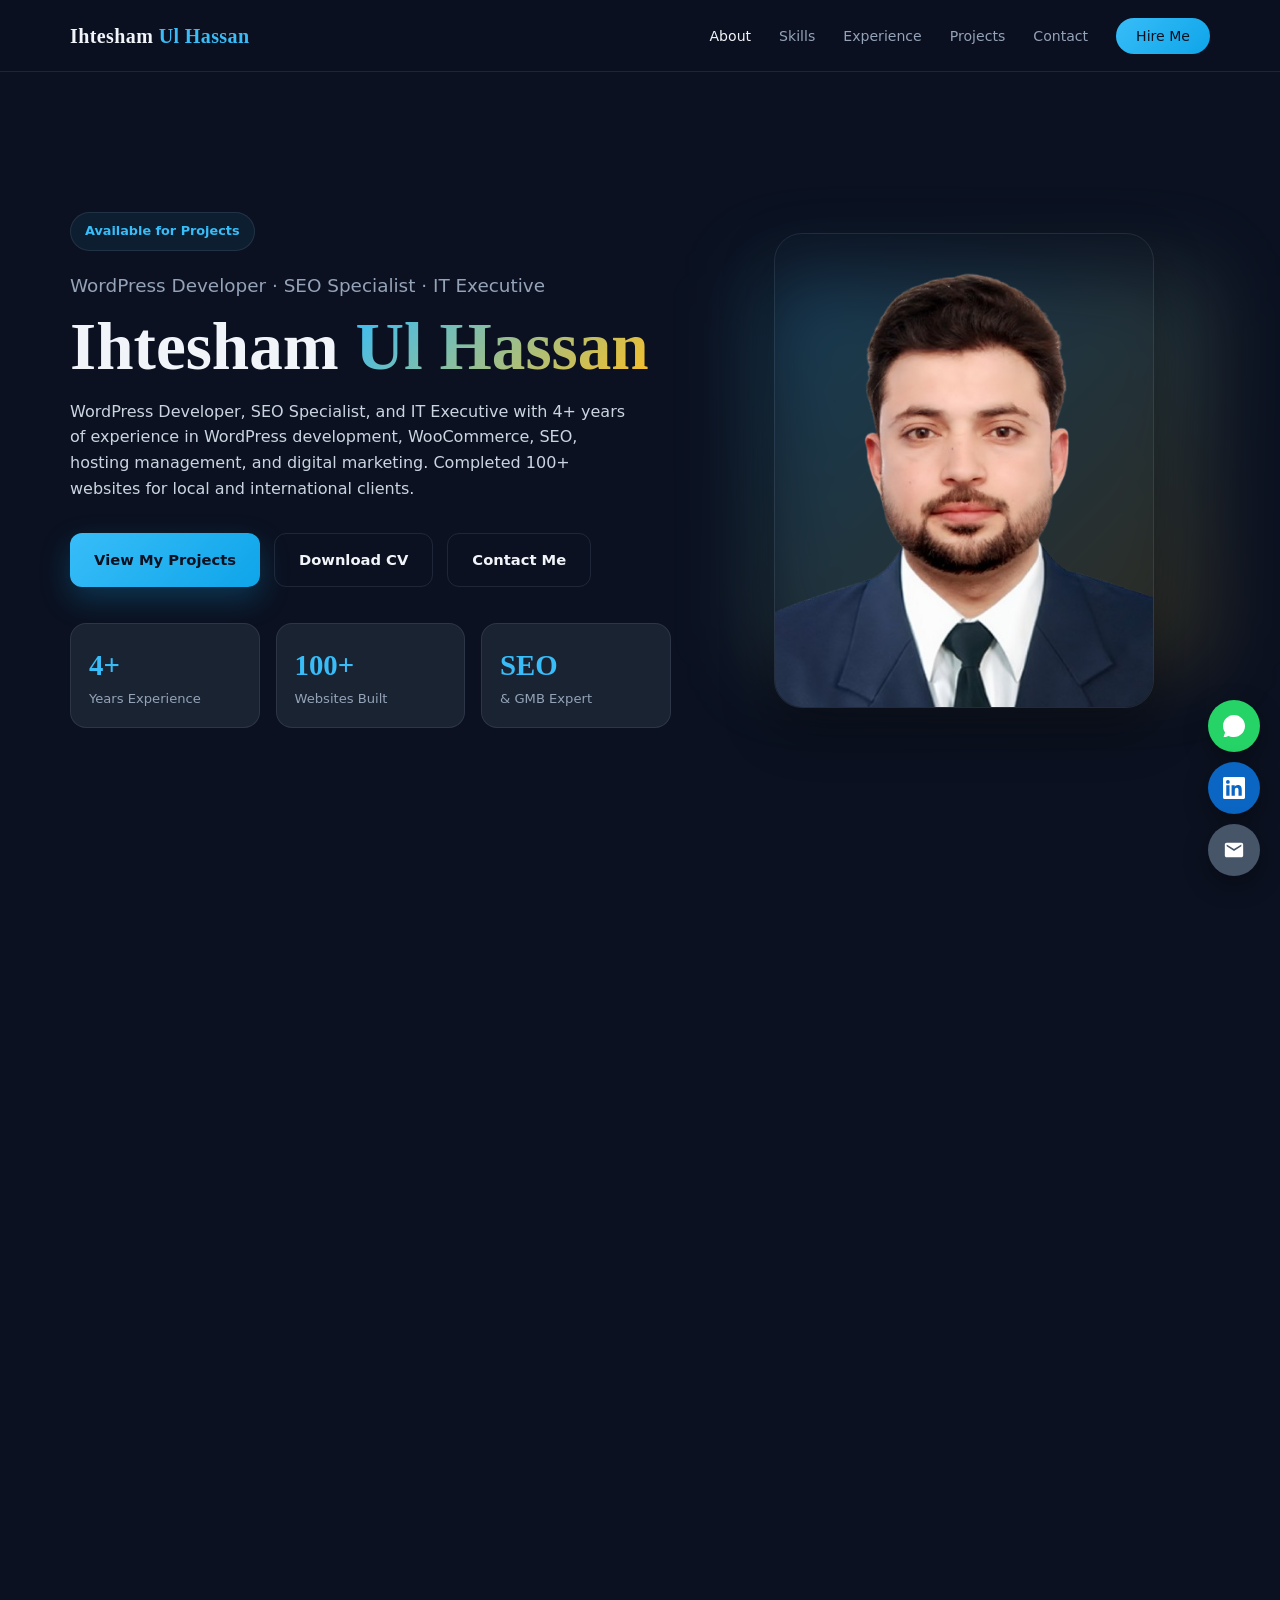
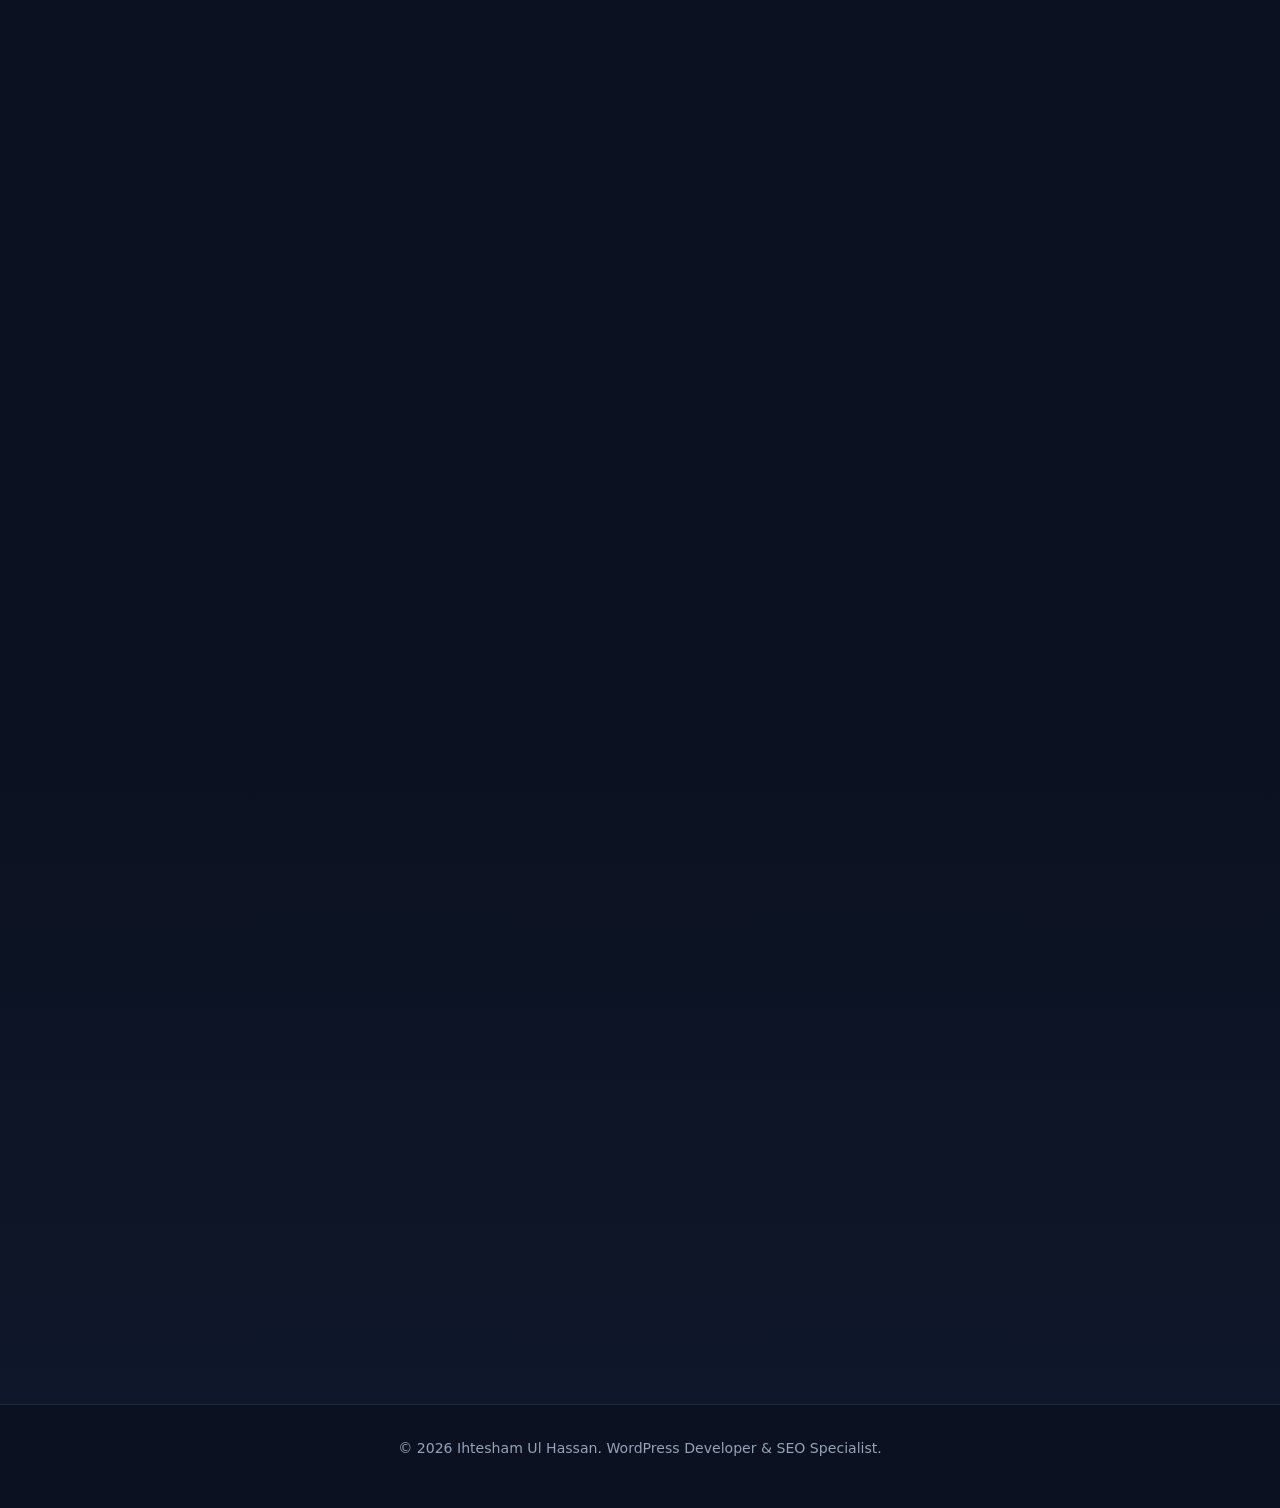
==== commit 7cece747: "Update index.html" ====
--- a/index.html
+++ b/index.html
@@ -56,7 +56,7 @@
       </div>
     </div>
     <div class="hero-image-wrap">
-      <img src="assets/images/profile.jpeg" alt="Ihtesham Ul Hassan" class="profile-photo">
+      <img src="profile.jpeg" alt="Ihtesham Ul Hassan" class="profile-photo">
     </div>
   </header>
 
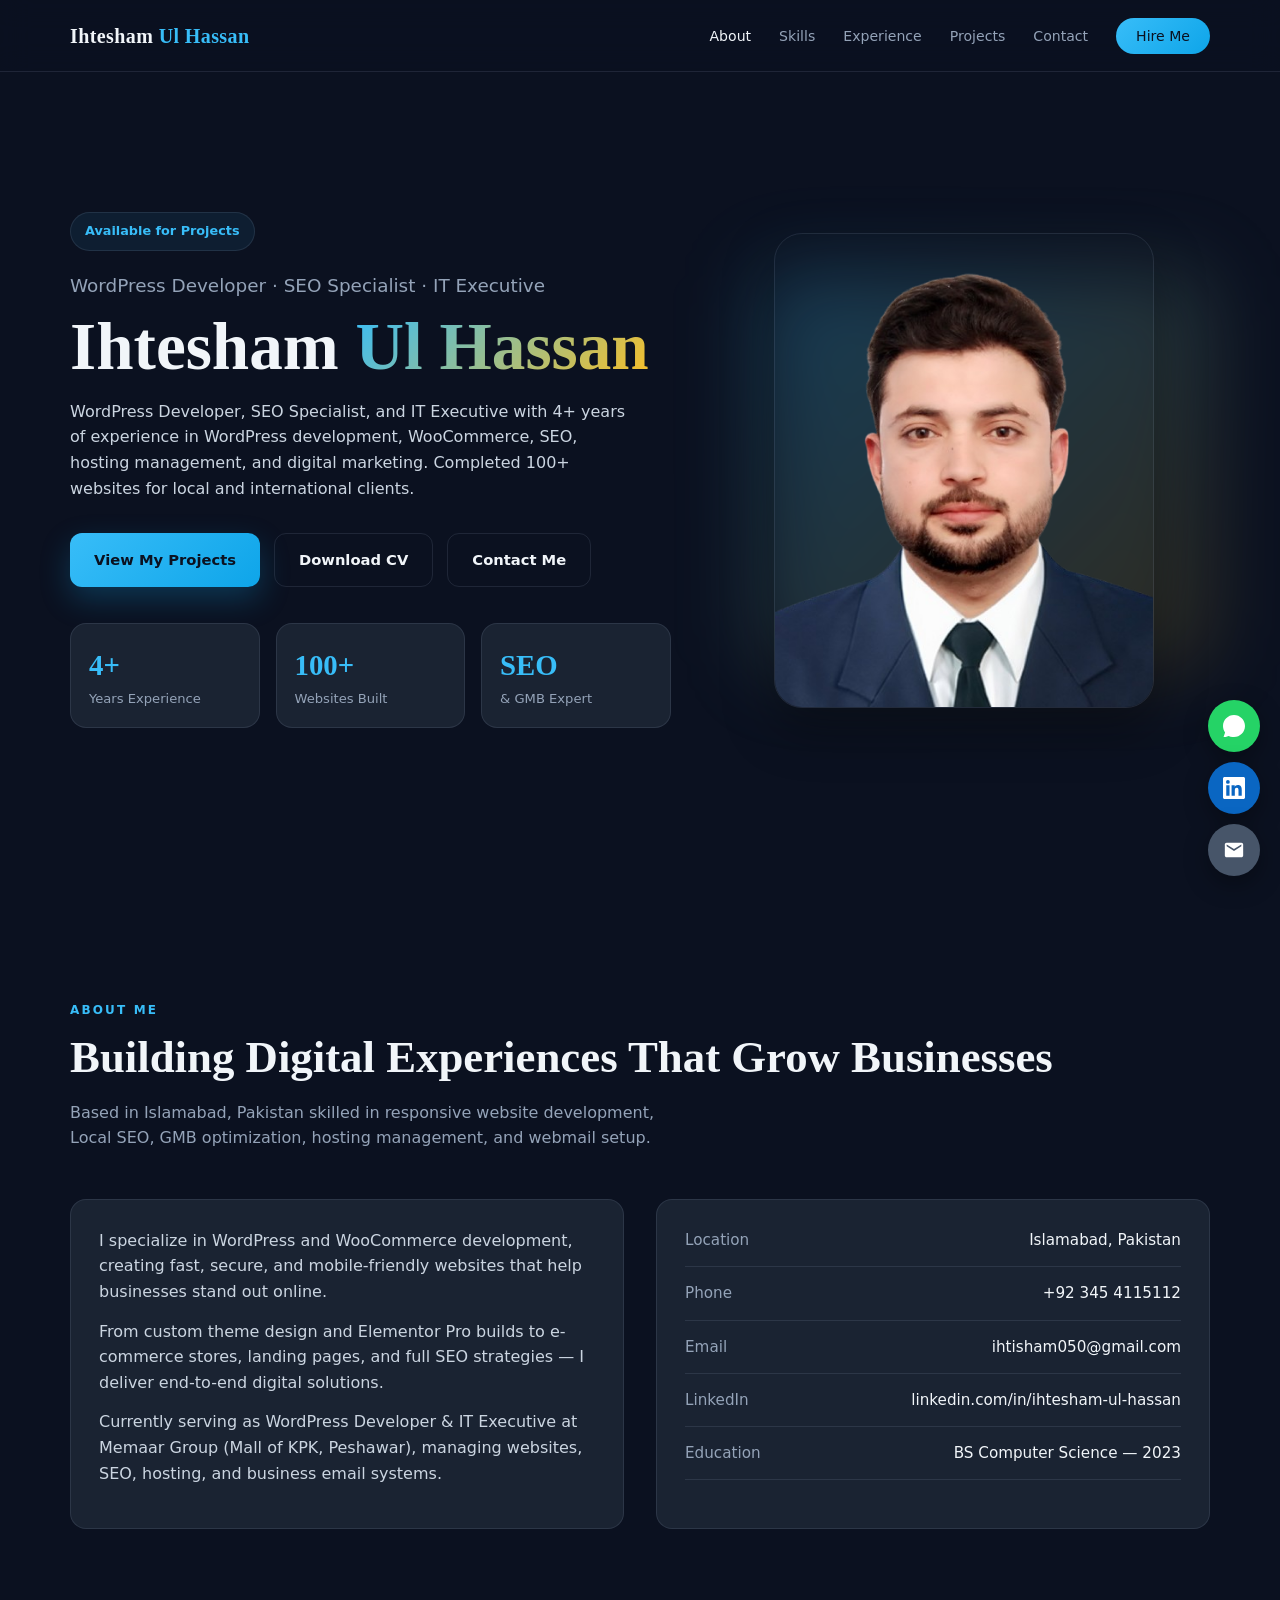
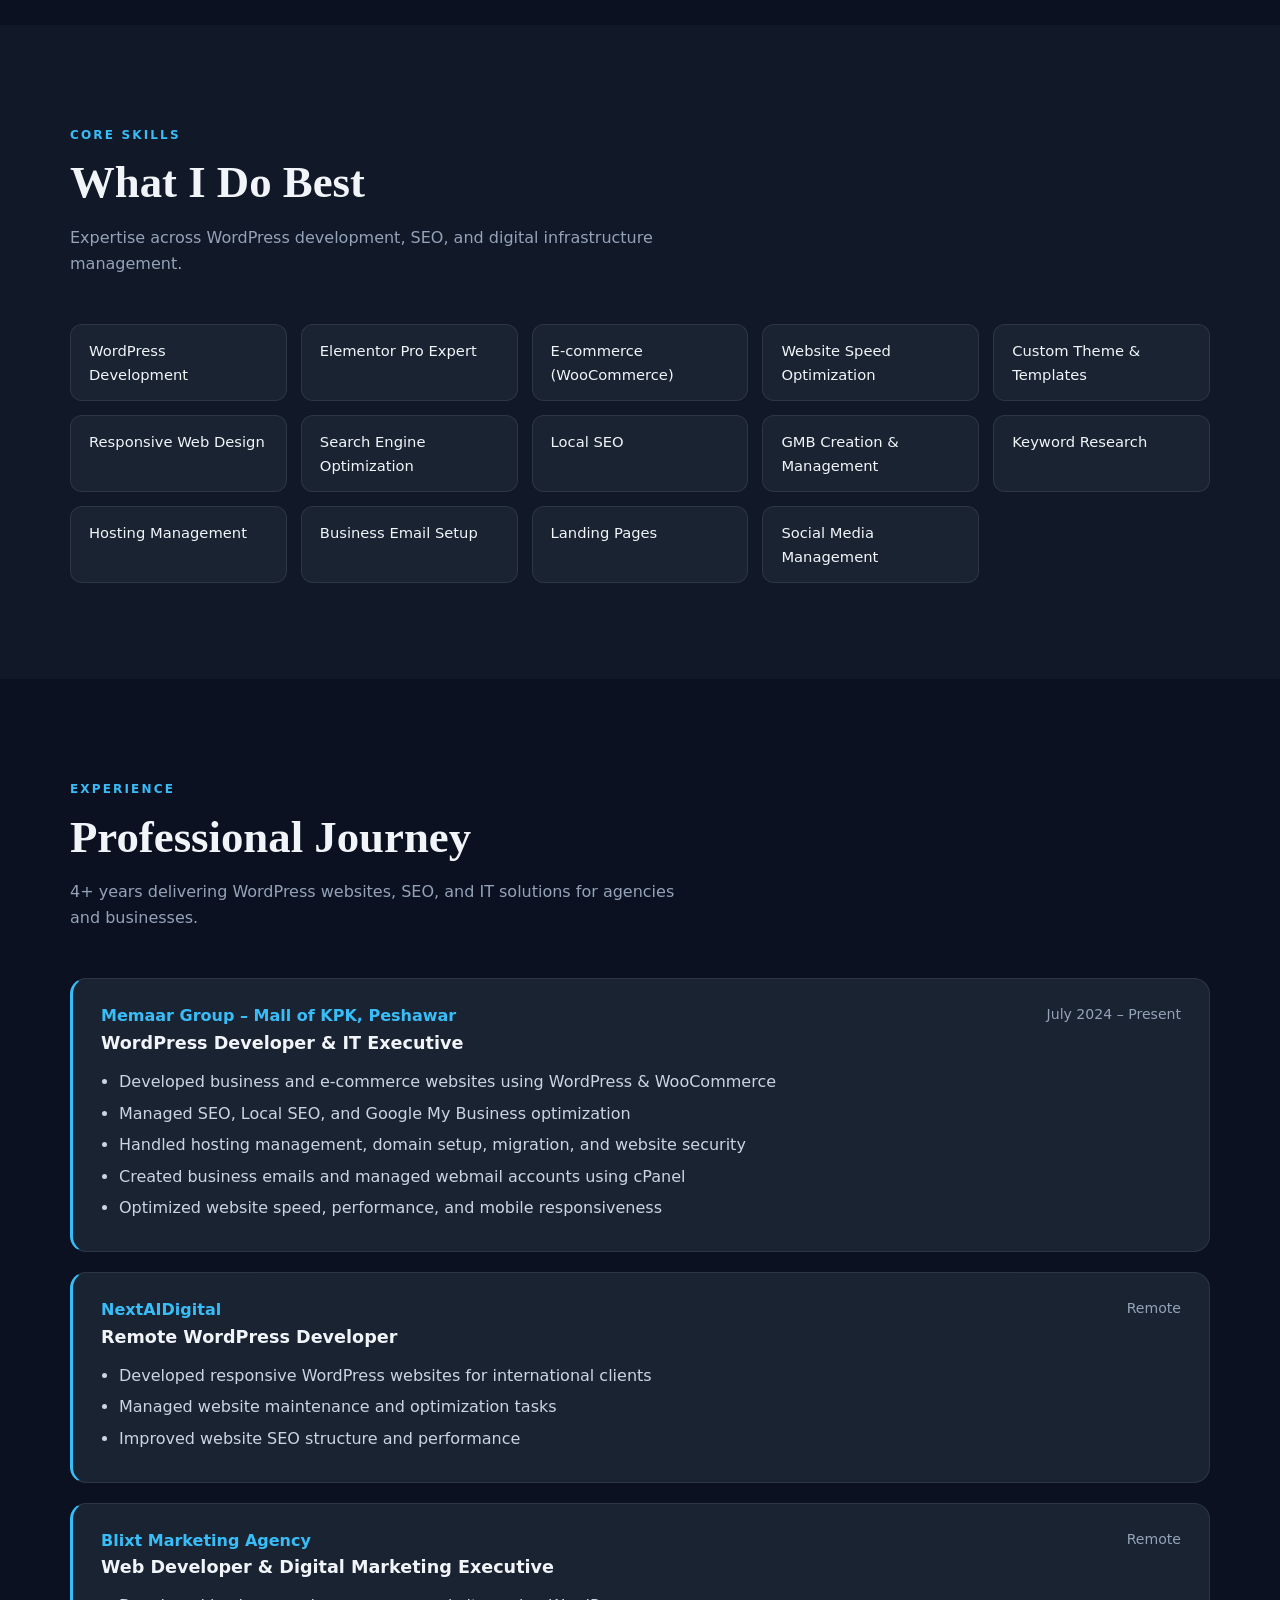
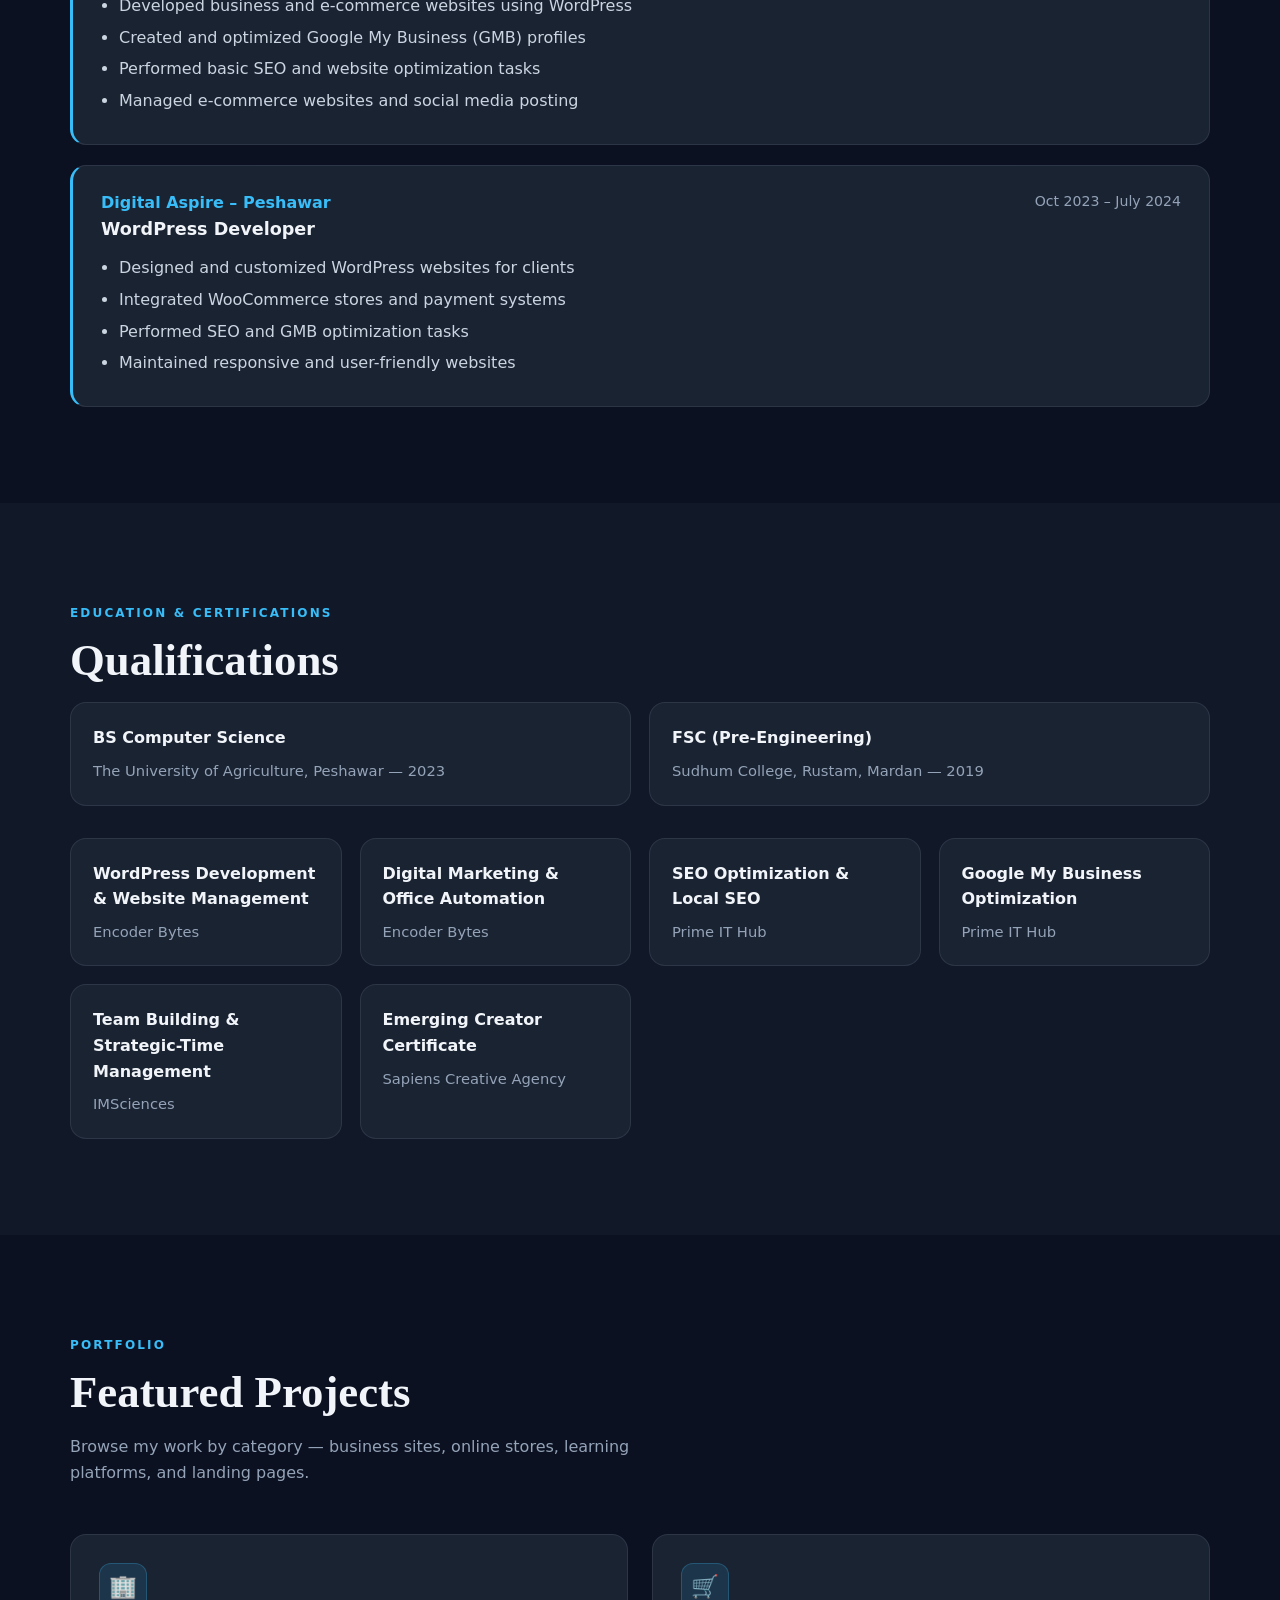
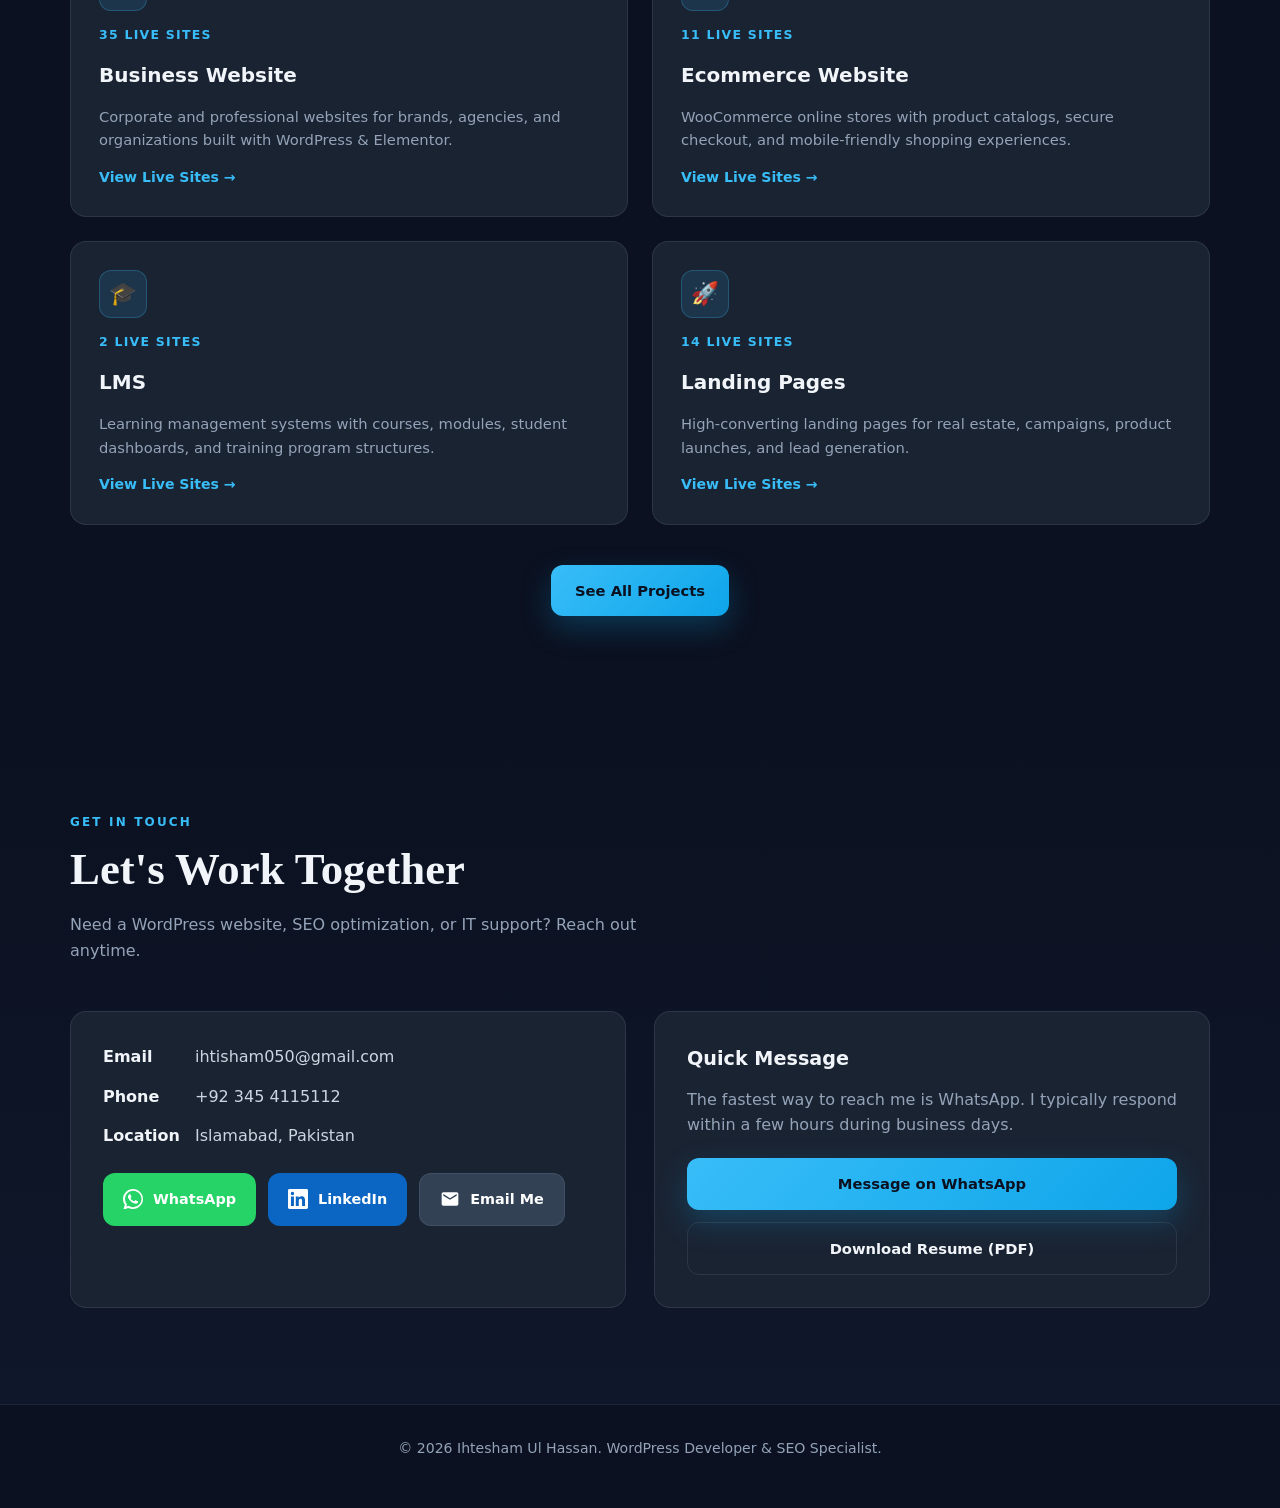
==== commit 877778a7: "Update index.html location change js file" ====
--- a/index.html
+++ b/index.html
@@ -320,7 +320,7 @@
     </a>
   </div>
 
-  <script src="assets/js/main.js"></script>
-  <script src="assets/js/projects-data.js"></script>
+  <script src="main.js"></script>
+  <script src="projects-data.js"></script>
 </body>
 </html>
